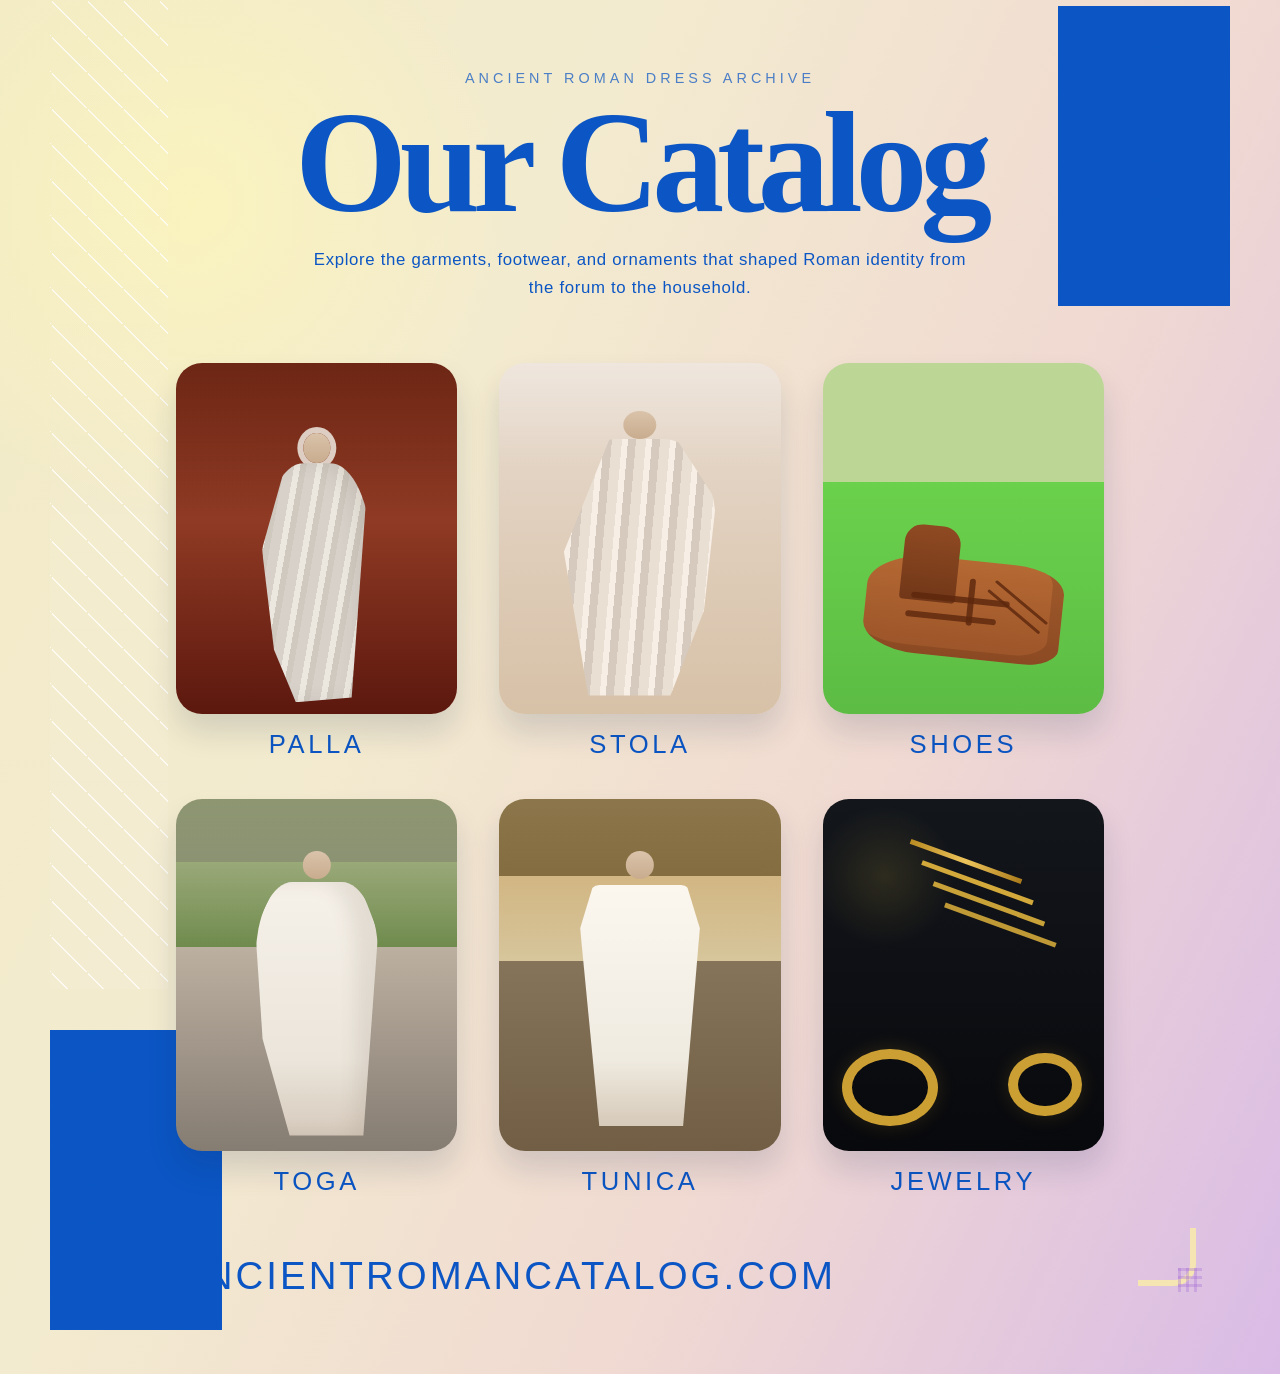
==== index.html @ 1e2426ab "Initial ancient roman catalog site" ====
<!DOCTYPE html>
<html lang="en">
  <head>
    <meta charset="UTF-8" />
    <meta name="viewport" content="width=device-width, initial-scale=1.0" />
    <title>Ancient Roman Catalog</title>
    <meta
      name="description"
      content="A visual catalog of ancient Roman clothing and accessories."
    />
    <link rel="stylesheet" href="./styles.css" />
  </head>
  <body>
    <div class="page-shell">
      <div class="pattern pattern-left"></div>
      <div class="pattern pattern-top-right"></div>
      <div class="pattern pattern-bottom-left"></div>
      <div class="corner-mark" aria-hidden="true"></div>

      <header class="hero">
        <p class="eyebrow">Ancient Roman Dress Archive</p>
        <h1>Our Catalog</h1>
        <p class="intro">
          Explore the garments, footwear, and ornaments that shaped Roman
          identity from the forum to the household.
        </p>
      </header>

      <main>
        <section class="catalog-grid" aria-label="Catalog categories">
          <a class="catalog-card" href="#palla" id="palla">
            <div class="art art-palla" aria-hidden="true">
              <div class="figure standing">
                <span class="head"></span>
                <span class="drape"></span>
              </div>
            </div>
            <span class="label">Palla</span>
          </a>

          <a class="catalog-card" href="#stola" id="stola">
            <div class="art art-stola" aria-hidden="true">
              <div class="figure seated">
                <span class="head"></span>
                <span class="drape"></span>
              </div>
            </div>
            <span class="label">Stola</span>
          </a>

          <a class="catalog-card" href="#shoes" id="shoes">
            <div class="art art-shoes" aria-hidden="true">
              <div class="shoe">
                <span class="strap strap-a"></span>
                <span class="strap strap-b"></span>
                <span class="strap strap-c"></span>
                <span class="lace"></span>
              </div>
            </div>
            <span class="label">Shoes</span>
          </a>

          <a class="catalog-card" href="#toga" id="toga">
            <div class="art art-toga" aria-hidden="true">
              <div class="figure model">
                <span class="head"></span>
                <span class="drape"></span>
              </div>
            </div>
            <span class="label">Toga</span>
          </a>

          <a class="catalog-card" href="#tunica" id="tunica">
            <div class="art art-tunica" aria-hidden="true">
              <div class="figure tunic-model">
                <span class="head"></span>
                <span class="tunic"></span>
              </div>
            </div>
            <span class="label">Tunica</span>
          </a>

          <a class="catalog-card" href="#jewelry" id="jewelry">
            <div class="art art-jewelry" aria-hidden="true">
              <div class="jewelry">
                <span class="ring ring-a"></span>
                <span class="ring ring-b"></span>
                <span class="chain"></span>
              </div>
            </div>
            <span class="label">Jewelry</span>
          </a>
        </section>
      </main>

      <footer class="footer">
        <p>ancientromancatalog.com</p>
      </footer>
    </div>
  </body>
</html>
---- styles.css ----
:root {
  --ink: #0b56c4;
  --cream: #f2ebc6;
  --blush: #eed4e8;
  --sand: #f1d4bf;
  --gold: #d29b2c;
  --stone: #e6d9c9;
  --shadow: rgba(17, 38, 80, 0.14);
  --display-font: "Iowan Old Style", "Palatino Linotype", "Book Antiqua", Georgia, serif;
  --body-font: "Avenir Next", "Segoe UI", "Trebuchet MS", sans-serif;
}

* {
  box-sizing: border-box;
}

html {
  scroll-behavior: smooth;
}

body {
  margin: 0;
  min-height: 100vh;
  color: var(--ink);
  background:
    radial-gradient(circle at 15% 15%, rgba(255, 248, 183, 0.62), transparent 20%),
    linear-gradient(115deg, var(--cream) 0%, #f3ebcf 34%, #f0d9d2 66%, #d9bbe6 100%);
  font-family: var(--body-font);
}

a {
  color: inherit;
  text-decoration: none;
}

.page-shell {
  position: relative;
  width: min(1180px, calc(100% - 32px));
  margin: 0 auto;
  padding: 38px 44px 56px;
  overflow: hidden;
}

.hero {
  padding: 32px 0 26px;
  text-align: center;
}

.eyebrow {
  margin: 0 0 12px;
  font-size: 0.9rem;
  letter-spacing: 0.28em;
  text-transform: uppercase;
  opacity: 0.72;
}

h1 {
  margin: 0;
  font-family: var(--display-font);
  font-size: clamp(5rem, 12vw, 9rem);
  font-weight: 700;
  line-height: 0.9;
  letter-spacing: -0.05em;
}

.intro {
  width: min(680px, 100%);
  margin: 18px auto 0;
  font-size: 1.05rem;
  line-height: 1.7;
  letter-spacing: 0.04em;
}

.catalog-grid {
  display: grid;
  grid-template-columns: repeat(3, minmax(0, 1fr));
  gap: 40px 42px;
  padding: 34px 82px 0;
}

.catalog-card {
  display: flex;
  flex-direction: column;
  align-items: center;
  gap: 16px;
}

.catalog-card:hover .art,
.catalog-card:focus-visible .art {
  transform: translateY(-6px);
  box-shadow: 0 26px 40px rgba(17, 38, 80, 0.18);
}

.catalog-card:focus-visible {
  outline: none;
}

.catalog-card:focus-visible .label {
  text-decoration: underline;
  text-underline-offset: 0.24em;
}

.art {
  position: relative;
  width: 100%;
  aspect-ratio: 0.8;
  border-radius: 26px;
  overflow: hidden;
  background: rgba(255, 255, 255, 0.3);
  box-shadow: 0 18px 30px var(--shadow);
  transition: transform 180ms ease, box-shadow 180ms ease;
}

.label {
  font-size: clamp(1.45rem, 2vw, 1.9rem);
  text-transform: uppercase;
  letter-spacing: 0.14em;
}

.art-palla {
  background:
    linear-gradient(180deg, rgba(113, 37, 12, 0.15), transparent 42%),
    linear-gradient(180deg, #6d2716 0%, #8f3a24 45%, #5c180e 100%);
}

.art-stola {
  background:
    linear-gradient(180deg, rgba(255, 255, 255, 0.3), transparent 30%),
    linear-gradient(180deg, #e8dbcf 0%, #d7c1a7 100%);
}

.art-shoes {
  background:
    linear-gradient(180deg, rgba(255, 220, 210, 0.55) 0 34%, transparent 34%),
    linear-gradient(180deg, #6ad14c 34%, #5cbc44 100%);
}

.art-toga {
  background:
    linear-gradient(180deg, rgba(255, 255, 255, 0.16), transparent 42%),
    linear-gradient(180deg, #788256 0%, #808866 18%, #8fa06b 18%, #6f8b4d 42%, #bcb0a0 42%, #857c72 100%);
}

.art-tunica {
  background:
    linear-gradient(180deg, rgba(249, 230, 170, 0.22), transparent 42%),
    linear-gradient(180deg, #6d562f 0%, #765f34 22%, #ceb17f 22%, #d7c69c 46%, #85745a 46%, #715e45 100%);
}

.art-jewelry {
  background:
    radial-gradient(circle at 22% 22%, rgba(255, 217, 77, 0.12), transparent 20%),
    linear-gradient(180deg, #13161b 0%, #08090d 100%);
}

.figure {
  position: absolute;
  inset: auto 0 0;
  margin: auto;
}

.figure .head {
  position: absolute;
  left: 50%;
  transform: translateX(-50%);
  border-radius: 50%;
  background: linear-gradient(180deg, #d9c3aa 0%, #c9ac8e 100%);
}

.figure .drape,
.figure .tunic {
  position: absolute;
  left: 50%;
  transform: translateX(-50%);
}

.standing {
  width: 54%;
  height: 86%;
  bottom: 0;
}

.standing .head {
  top: 7%;
  width: 18%;
  height: 10%;
  box-shadow: 0 0 0 6px rgba(239, 233, 224, 0.85);
}

.standing .drape {
  top: 17%;
  width: 72%;
  height: 79%;
  border-radius: 38% 38% 10% 12%;
  background:
    repeating-linear-gradient(
      100deg,
      #d7d1ca 0 10px,
      #ece8e0 10px 16px,
      #cfc9c0 16px 22px
    );
  clip-path: polygon(22% 0, 83% 0, 96% 10%, 82% 98%, 31% 100%, 11% 78%, 0 36%);
  box-shadow: inset -14px 0 18px rgba(110, 90, 70, 0.12);
}

.seated {
  width: 66%;
  height: 89%;
  bottom: 0;
}

.seated .head {
  top: 3%;
  width: 18%;
  height: 9%;
}

.seated .drape {
  top: 12%;
  width: 82%;
  height: 82%;
  border-radius: 34% 34% 16% 16%;
  background:
    repeating-linear-gradient(
      95deg,
      #e9dfd3 0 10px,
      #f7eee5 10px 16px,
      #d5cabd 16px 24px
    );
  clip-path: polygon(30% 0, 74% 0, 100% 24%, 92% 67%, 70% 100%, 16% 100%, 0 44%);
}

.model,
.tunic-model {
  width: 56%;
  height: 88%;
  bottom: 0;
}

.model .head,
.tunic-model .head {
  top: 3%;
  width: 18%;
  height: 9%;
}

.model .drape {
  top: 13%;
  width: 78%;
  height: 82%;
  border-radius: 30% 30% 12% 12%;
  background:
    linear-gradient(180deg, #f6f1e9 0%, #ebe5db 70%, #d6cabc 100%);
  clip-path: polygon(18% 0, 84% 0, 100% 20%, 88% 100%, 28% 100%, 6% 62%, 0 18%);
  box-shadow: inset -22px 0 18px rgba(110, 90, 70, 0.12);
}

.tunic-model .tunic {
  top: 14%;
  width: 76%;
  height: 78%;
  border-radius: 16% 16% 6% 6%;
  background:
    linear-gradient(180deg, #fbf7ef 0%, #f0ebe1 72%, #d6cab9 100%);
  clip-path: polygon(11% 0, 89% 0, 100% 18%, 86% 100%, 16% 100%, 0 18%);
}

.shoe {
  position: absolute;
  left: 15%;
  bottom: 16%;
  width: 70%;
  height: 28%;
  background: linear-gradient(180deg, #b56933 0%, #9b5429 100%);
  border-radius: 34% 26% 18% 28%;
  transform: rotate(6deg);
  box-shadow: inset -12px -8px 0 rgba(75, 32, 11, 0.2);
}

.shoe::before {
  content: "";
  position: absolute;
  left: 17%;
  bottom: 54%;
  width: 28%;
  height: 78%;
  border-radius: 18px 18px 4px 4px;
  background: linear-gradient(180deg, #8f4a22 0%, #713718 100%);
}

.strap,
.lace {
  position: absolute;
  border-radius: 999px;
  background: rgba(93, 40, 14, 0.82);
}

.strap-a {
  left: 23%;
  top: 38%;
  width: 50%;
  height: 6px;
}

.strap-b {
  left: 21%;
  top: 57%;
  width: 46%;
  height: 6px;
}

.strap-c {
  left: 52%;
  top: 18%;
  width: 6px;
  height: 48%;
}

.lace {
  right: 4%;
  top: 36%;
  width: 34%;
  height: 3px;
  transform: rotate(34deg);
  box-shadow: 0 12px 0 rgba(93, 40, 14, 0.82);
}

.jewelry {
  position: absolute;
  inset: 0;
}

.ring {
  position: absolute;
  border-radius: 50%;
  border: 10px solid rgba(225, 176, 56, 0.9);
  box-shadow: 0 0 20px rgba(245, 191, 49, 0.14);
}

.ring-a {
  left: 7%;
  bottom: 7%;
  width: 34%;
  height: 22%;
}

.ring-b {
  right: 8%;
  bottom: 10%;
  width: 26%;
  height: 18%;
}

.chain {
  position: absolute;
  left: 30%;
  top: 17%;
  width: 42%;
  height: 5px;
  background: linear-gradient(90deg, #b98b23 0%, #edc45b 50%, #ab7b1b 100%);
  transform: rotate(20deg);
  box-shadow:
    18px 16px 0 0 rgba(221, 177, 61, 0.95),
    36px 32px 0 0 rgba(221, 177, 61, 0.9),
    54px 48px 0 0 rgba(221, 177, 61, 0.85);
}

.footer {
  padding: 58px 0 20px 82px;
}

.footer p {
  margin: 0;
  font-size: clamp(1.6rem, 3vw, 2.4rem);
  text-transform: uppercase;
  letter-spacing: 0.08em;
}

.pattern {
  position: absolute;
  pointer-events: none;
  opacity: 0.92;
}

.pattern-left {
  top: 0;
  left: -34px;
  width: 152px;
  height: 72%;
  background:
    linear-gradient(45deg, transparent 46%, rgba(255, 255, 255, 0.78) 47%, rgba(255, 255, 255, 0.78) 49%, transparent 50%) 0 0 / 36px 36px,
    linear-gradient(180deg, transparent 0%, rgba(255, 255, 255, 0.1) 100%);
}

.pattern-top-right,
.pattern-bottom-left {
  width: 190px;
  height: 300px;
  opacity: 1;
  background:
    radial-gradient(circle at 14px 14px, transparent 11px, var(--ink) 12px, var(--ink) 14px, transparent 15px) 0 0 / 38px 38px,
    linear-gradient(var(--ink), var(--ink)) 0 19px / 100% 4px repeat-y;
  mask: linear-gradient(180deg, #000 0%, #000 100%);
}

.pattern-top-right {
  top: 6px;
  right: -18px;
}

.pattern-bottom-left {
  bottom: 44px;
  left: -18px;
}

.corner-mark {
  position: absolute;
  right: 34px;
  bottom: 88px;
  width: 58px;
  height: 58px;
  border-radius: 0 0 22px 0;
  border: 6px solid rgba(245, 231, 176, 0.95);
  border-left: 0;
  border-top: 0;
}

.corner-mark::after {
  content: "";
  position: absolute;
  right: -12px;
  bottom: -12px;
  width: 24px;
  height: 24px;
  background:
    linear-gradient(90deg, rgba(167, 112, 214, 0.35) 0 33%, transparent 33% 100%),
    linear-gradient(180deg, rgba(167, 112, 214, 0.35) 0 33%, transparent 33% 100%);
  background-size: 8px 8px;
}

@media (max-width: 980px) {
  .page-shell {
    width: min(100%, calc(100% - 16px));
    padding: 24px 18px 40px;
  }

  .catalog-grid {
    grid-template-columns: repeat(2, minmax(0, 1fr));
    padding: 28px 34px 0;
    gap: 28px;
  }

  .footer {
    padding-left: 34px;
  }

  .pattern-left {
    width: 96px;
  }

  .pattern-top-right,
  .pattern-bottom-left {
    width: 126px;
    height: 200px;
  }
}

@media (max-width: 640px) {
  .hero {
    padding-top: 52px;
  }

  .intro {
    font-size: 0.95rem;
  }

  .catalog-grid {
    grid-template-columns: 1fr;
    padding: 18px 20px 0;
  }

  .art {
    max-width: 360px;
  }

  .footer {
    padding: 42px 20px 12px;
  }

  .pattern-left,
  .pattern-top-right,
  .pattern-bottom-left,
  .corner-mark {
    opacity: 0.5;
  }
}
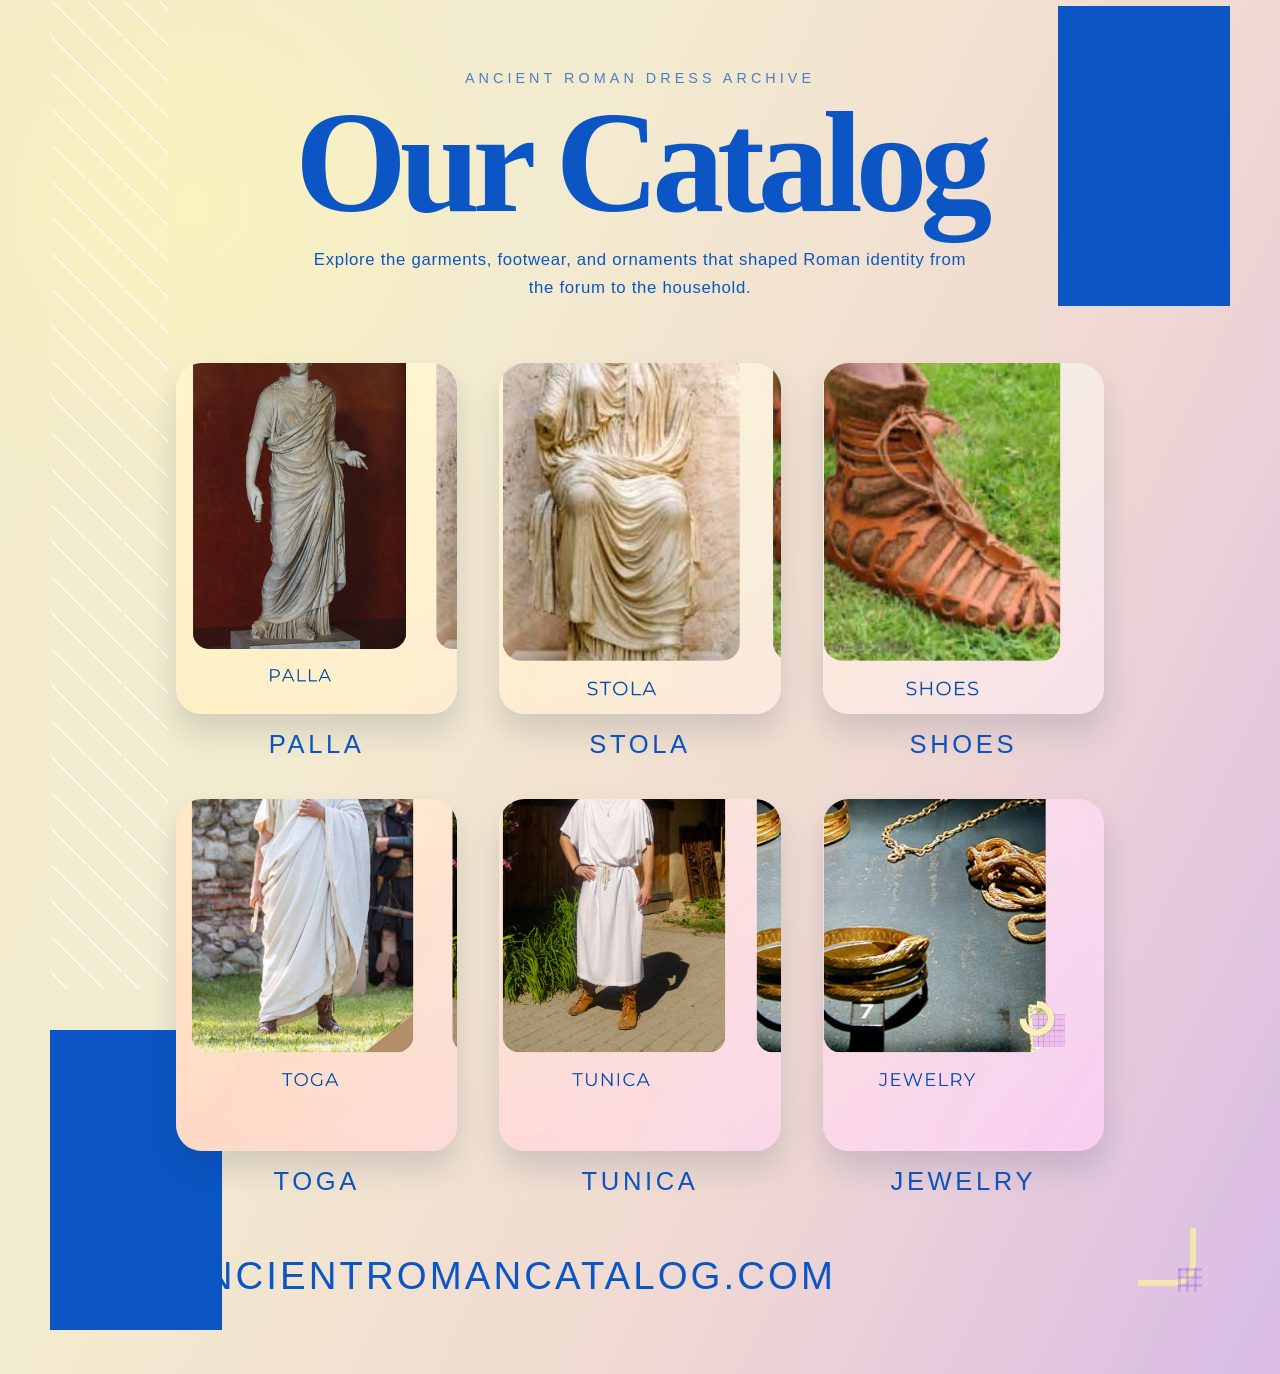
==== commit 6d382621: "Use uploaded catalog images on homepage" ====
--- a/index.html
+++ b/index.html
@@ -29,64 +29,43 @@
       <main>
         <section class="catalog-grid" aria-label="Catalog categories">
           <a class="catalog-card" href="#palla" id="palla">
-            <div class="art art-palla" aria-hidden="true">
-              <div class="figure standing">
-                <span class="head"></span>
-                <span class="drape"></span>
-              </div>
+            <div class="art">
+              <img src="./assets/palla.png" alt="Palla draped garment" />
             </div>
             <span class="label">Palla</span>
           </a>
 
           <a class="catalog-card" href="#stola" id="stola">
-            <div class="art art-stola" aria-hidden="true">
-              <div class="figure seated">
-                <span class="head"></span>
-                <span class="drape"></span>
-              </div>
+            <div class="art">
+              <img src="./assets/stola.png" alt="Stola on a seated Roman figure" />
             </div>
             <span class="label">Stola</span>
           </a>
 
           <a class="catalog-card" href="#shoes" id="shoes">
-            <div class="art art-shoes" aria-hidden="true">
-              <div class="shoe">
-                <span class="strap strap-a"></span>
-                <span class="strap strap-b"></span>
-                <span class="strap strap-c"></span>
-                <span class="lace"></span>
-              </div>
+            <div class="art">
+              <img src="./assets/shoes.png" alt="Ancient Roman lace-up shoes" />
             </div>
             <span class="label">Shoes</span>
           </a>
 
           <a class="catalog-card" href="#toga" id="toga">
-            <div class="art art-toga" aria-hidden="true">
-              <div class="figure model">
-                <span class="head"></span>
-                <span class="drape"></span>
-              </div>
+            <div class="art">
+              <img src="./assets/toga.png" alt="Model wearing a Roman toga" />
             </div>
             <span class="label">Toga</span>
           </a>
 
           <a class="catalog-card" href="#tunica" id="tunica">
-            <div class="art art-tunica" aria-hidden="true">
-              <div class="figure tunic-model">
-                <span class="head"></span>
-                <span class="tunic"></span>
-              </div>
+            <div class="art">
+              <img src="./assets/tunica.png" alt="Model wearing a Roman tunica" />
             </div>
             <span class="label">Tunica</span>
           </a>
 
           <a class="catalog-card" href="#jewelry" id="jewelry">
-            <div class="art art-jewelry" aria-hidden="true">
-              <div class="jewelry">
-                <span class="ring ring-a"></span>
-                <span class="ring ring-b"></span>
-                <span class="chain"></span>
-              </div>
+            <div class="art">
+              <img src="./assets/jewelry.png" alt="Ancient Roman jewelry display" />
             </div>
             <span class="label">Jewelry</span>
           </a>
--- a/styles.css
+++ b/styles.css
@@ -111,258 +111,17 @@
   transition: transform 180ms ease, box-shadow 180ms ease;
 }
 
+.art img {
+  display: block;
+  width: 100%;
+  height: 100%;
+  object-fit: cover;
+}
+
 .label {
   font-size: clamp(1.45rem, 2vw, 1.9rem);
   text-transform: uppercase;
   letter-spacing: 0.14em;
-}
-
-.art-palla {
-  background:
-    linear-gradient(180deg, rgba(113, 37, 12, 0.15), transparent 42%),
-    linear-gradient(180deg, #6d2716 0%, #8f3a24 45%, #5c180e 100%);
-}
-
-.art-stola {
-  background:
-    linear-gradient(180deg, rgba(255, 255, 255, 0.3), transparent 30%),
-    linear-gradient(180deg, #e8dbcf 0%, #d7c1a7 100%);
-}
-
-.art-shoes {
-  background:
-    linear-gradient(180deg, rgba(255, 220, 210, 0.55) 0 34%, transparent 34%),
-    linear-gradient(180deg, #6ad14c 34%, #5cbc44 100%);
-}
-
-.art-toga {
-  background:
-    linear-gradient(180deg, rgba(255, 255, 255, 0.16), transparent 42%),
-    linear-gradient(180deg, #788256 0%, #808866 18%, #8fa06b 18%, #6f8b4d 42%, #bcb0a0 42%, #857c72 100%);
-}
-
-.art-tunica {
-  background:
-    linear-gradient(180deg, rgba(249, 230, 170, 0.22), transparent 42%),
-    linear-gradient(180deg, #6d562f 0%, #765f34 22%, #ceb17f 22%, #d7c69c 46%, #85745a 46%, #715e45 100%);
-}
-
-.art-jewelry {
-  background:
-    radial-gradient(circle at 22% 22%, rgba(255, 217, 77, 0.12), transparent 20%),
-    linear-gradient(180deg, #13161b 0%, #08090d 100%);
-}
-
-.figure {
-  position: absolute;
-  inset: auto 0 0;
-  margin: auto;
-}
-
-.figure .head {
-  position: absolute;
-  left: 50%;
-  transform: translateX(-50%);
-  border-radius: 50%;
-  background: linear-gradient(180deg, #d9c3aa 0%, #c9ac8e 100%);
-}
-
-.figure .drape,
-.figure .tunic {
-  position: absolute;
-  left: 50%;
-  transform: translateX(-50%);
-}
-
-.standing {
-  width: 54%;
-  height: 86%;
-  bottom: 0;
-}
-
-.standing .head {
-  top: 7%;
-  width: 18%;
-  height: 10%;
-  box-shadow: 0 0 0 6px rgba(239, 233, 224, 0.85);
-}
-
-.standing .drape {
-  top: 17%;
-  width: 72%;
-  height: 79%;
-  border-radius: 38% 38% 10% 12%;
-  background:
-    repeating-linear-gradient(
-      100deg,
-      #d7d1ca 0 10px,
-      #ece8e0 10px 16px,
-      #cfc9c0 16px 22px
-    );
-  clip-path: polygon(22% 0, 83% 0, 96% 10%, 82% 98%, 31% 100%, 11% 78%, 0 36%);
-  box-shadow: inset -14px 0 18px rgba(110, 90, 70, 0.12);
-}
-
-.seated {
-  width: 66%;
-  height: 89%;
-  bottom: 0;
-}
-
-.seated .head {
-  top: 3%;
-  width: 18%;
-  height: 9%;
-}
-
-.seated .drape {
-  top: 12%;
-  width: 82%;
-  height: 82%;
-  border-radius: 34% 34% 16% 16%;
-  background:
-    repeating-linear-gradient(
-      95deg,
-      #e9dfd3 0 10px,
-      #f7eee5 10px 16px,
-      #d5cabd 16px 24px
-    );
-  clip-path: polygon(30% 0, 74% 0, 100% 24%, 92% 67%, 70% 100%, 16% 100%, 0 44%);
-}
-
-.model,
-.tunic-model {
-  width: 56%;
-  height: 88%;
-  bottom: 0;
-}
-
-.model .head,
-.tunic-model .head {
-  top: 3%;
-  width: 18%;
-  height: 9%;
-}
-
-.model .drape {
-  top: 13%;
-  width: 78%;
-  height: 82%;
-  border-radius: 30% 30% 12% 12%;
-  background:
-    linear-gradient(180deg, #f6f1e9 0%, #ebe5db 70%, #d6cabc 100%);
-  clip-path: polygon(18% 0, 84% 0, 100% 20%, 88% 100%, 28% 100%, 6% 62%, 0 18%);
-  box-shadow: inset -22px 0 18px rgba(110, 90, 70, 0.12);
-}
-
-.tunic-model .tunic {
-  top: 14%;
-  width: 76%;
-  height: 78%;
-  border-radius: 16% 16% 6% 6%;
-  background:
-    linear-gradient(180deg, #fbf7ef 0%, #f0ebe1 72%, #d6cab9 100%);
-  clip-path: polygon(11% 0, 89% 0, 100% 18%, 86% 100%, 16% 100%, 0 18%);
-}
-
-.shoe {
-  position: absolute;
-  left: 15%;
-  bottom: 16%;
-  width: 70%;
-  height: 28%;
-  background: linear-gradient(180deg, #b56933 0%, #9b5429 100%);
-  border-radius: 34% 26% 18% 28%;
-  transform: rotate(6deg);
-  box-shadow: inset -12px -8px 0 rgba(75, 32, 11, 0.2);
-}
-
-.shoe::before {
-  content: "";
-  position: absolute;
-  left: 17%;
-  bottom: 54%;
-  width: 28%;
-  height: 78%;
-  border-radius: 18px 18px 4px 4px;
-  background: linear-gradient(180deg, #8f4a22 0%, #713718 100%);
-}
-
-.strap,
-.lace {
-  position: absolute;
-  border-radius: 999px;
-  background: rgba(93, 40, 14, 0.82);
-}
-
-.strap-a {
-  left: 23%;
-  top: 38%;
-  width: 50%;
-  height: 6px;
-}
-
-.strap-b {
-  left: 21%;
-  top: 57%;
-  width: 46%;
-  height: 6px;
-}
-
-.strap-c {
-  left: 52%;
-  top: 18%;
-  width: 6px;
-  height: 48%;
-}
-
-.lace {
-  right: 4%;
-  top: 36%;
-  width: 34%;
-  height: 3px;
-  transform: rotate(34deg);
-  box-shadow: 0 12px 0 rgba(93, 40, 14, 0.82);
-}
-
-.jewelry {
-  position: absolute;
-  inset: 0;
-}
-
-.ring {
-  position: absolute;
-  border-radius: 50%;
-  border: 10px solid rgba(225, 176, 56, 0.9);
-  box-shadow: 0 0 20px rgba(245, 191, 49, 0.14);
-}
-
-.ring-a {
-  left: 7%;
-  bottom: 7%;
-  width: 34%;
-  height: 22%;
-}
-
-.ring-b {
-  right: 8%;
-  bottom: 10%;
-  width: 26%;
-  height: 18%;
-}
-
-.chain {
-  position: absolute;
-  left: 30%;
-  top: 17%;
-  width: 42%;
-  height: 5px;
-  background: linear-gradient(90deg, #b98b23 0%, #edc45b 50%, #ab7b1b 100%);
-  transform: rotate(20deg);
-  box-shadow:
-    18px 16px 0 0 rgba(221, 177, 61, 0.95),
-    36px 32px 0 0 rgba(221, 177, 61, 0.9),
-    54px 48px 0 0 rgba(221, 177, 61, 0.85);
 }
 
 .footer {
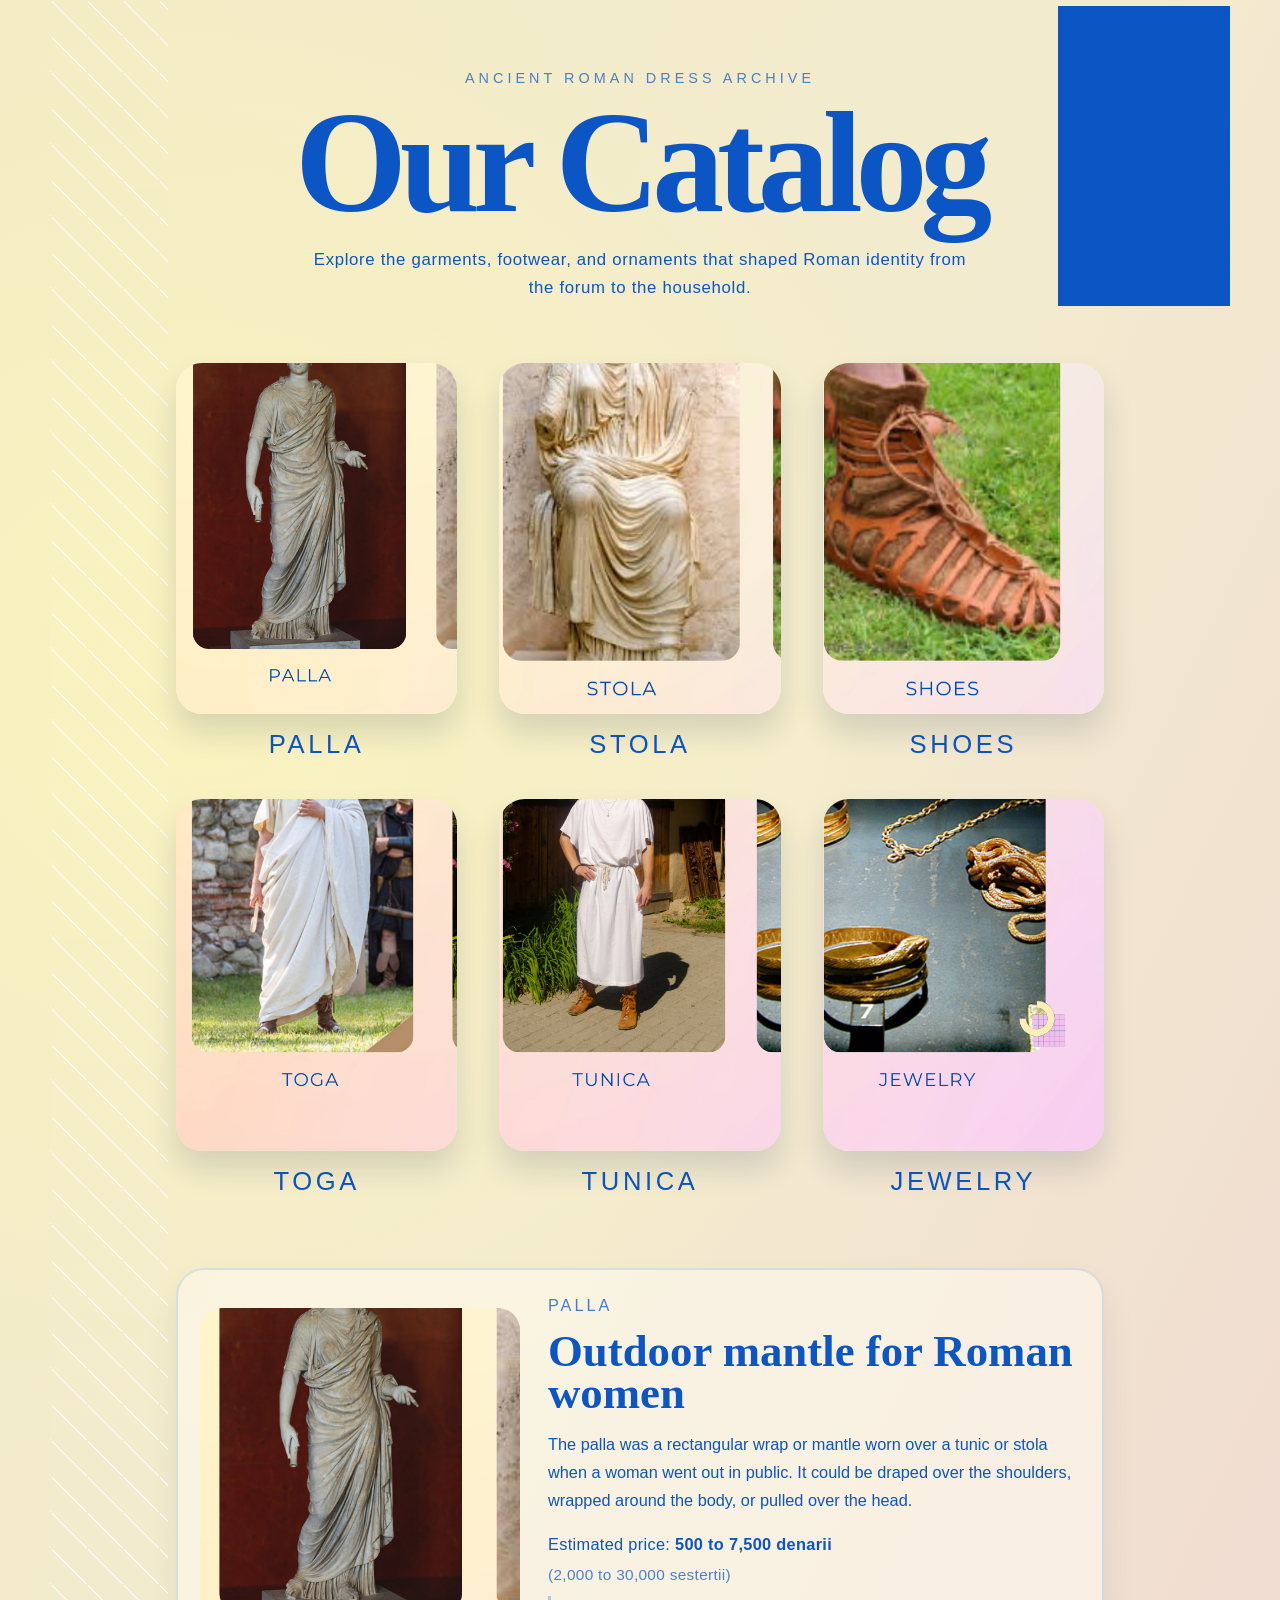
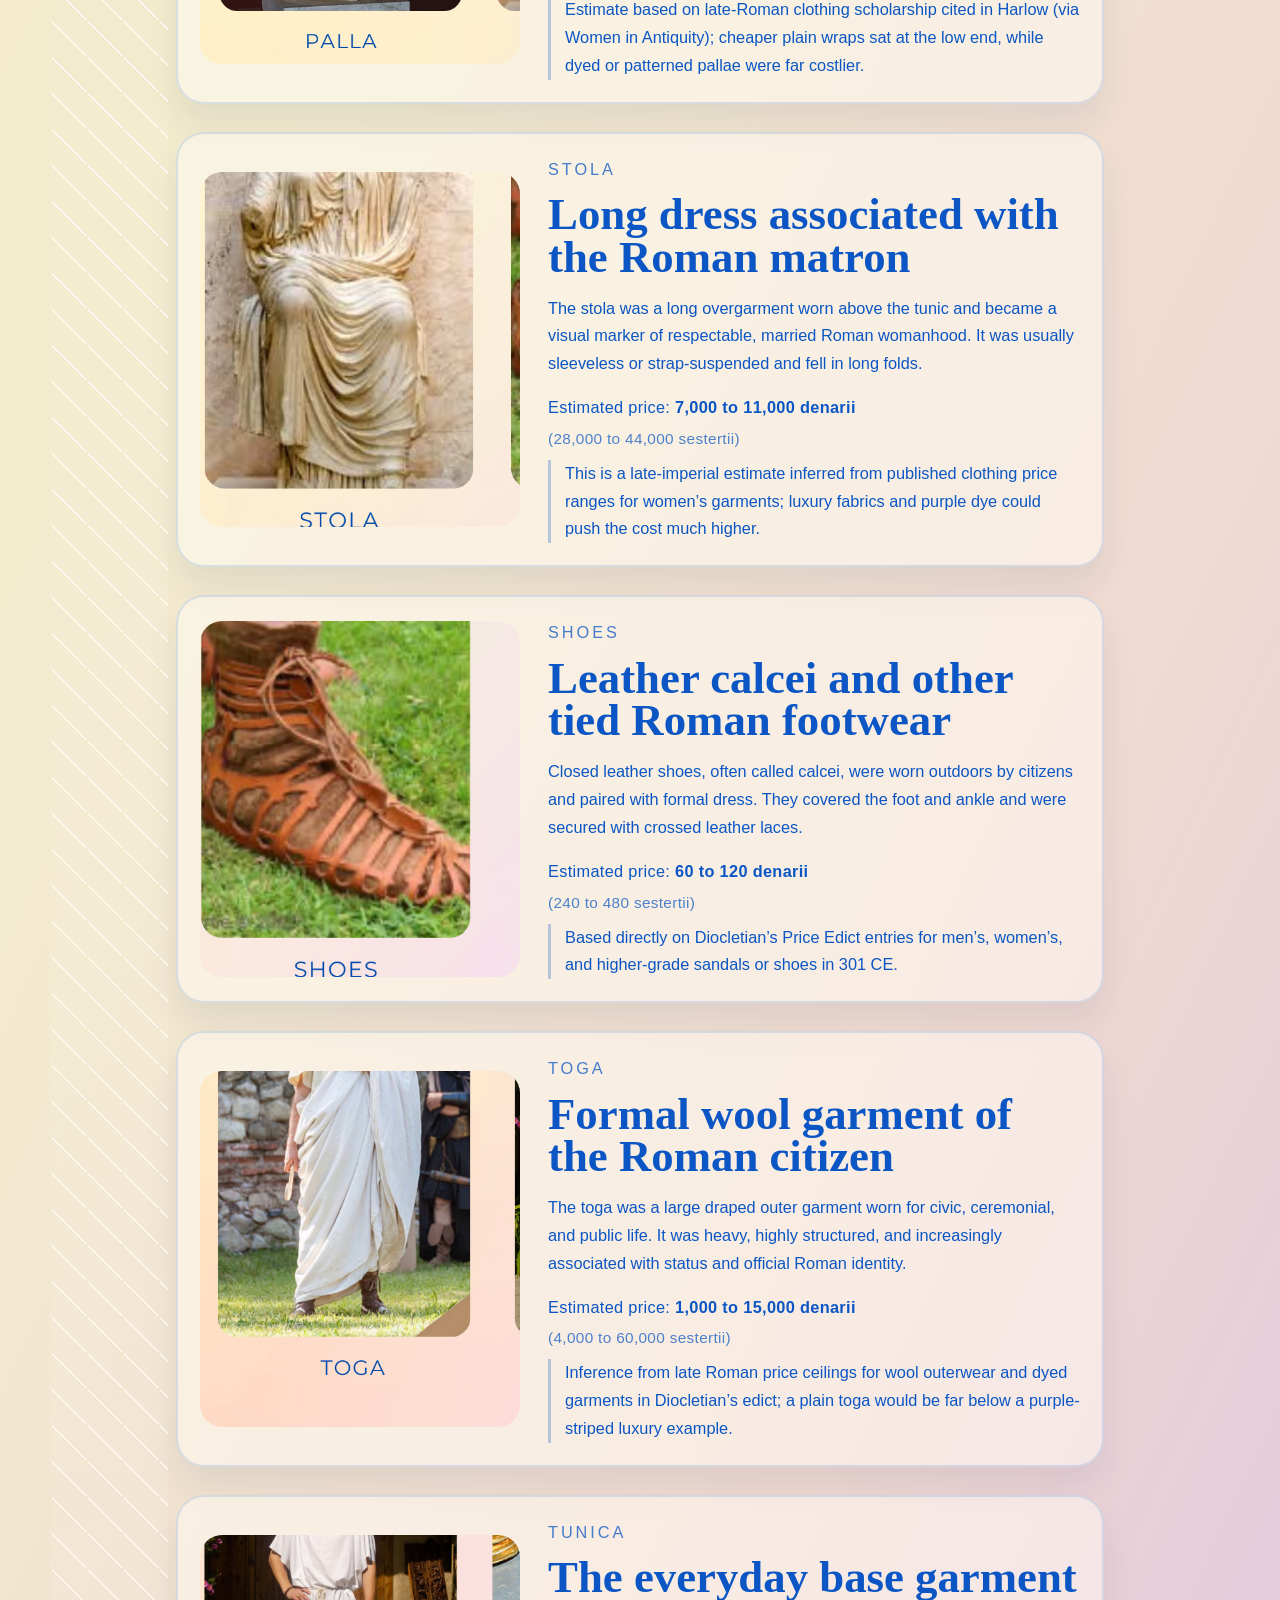
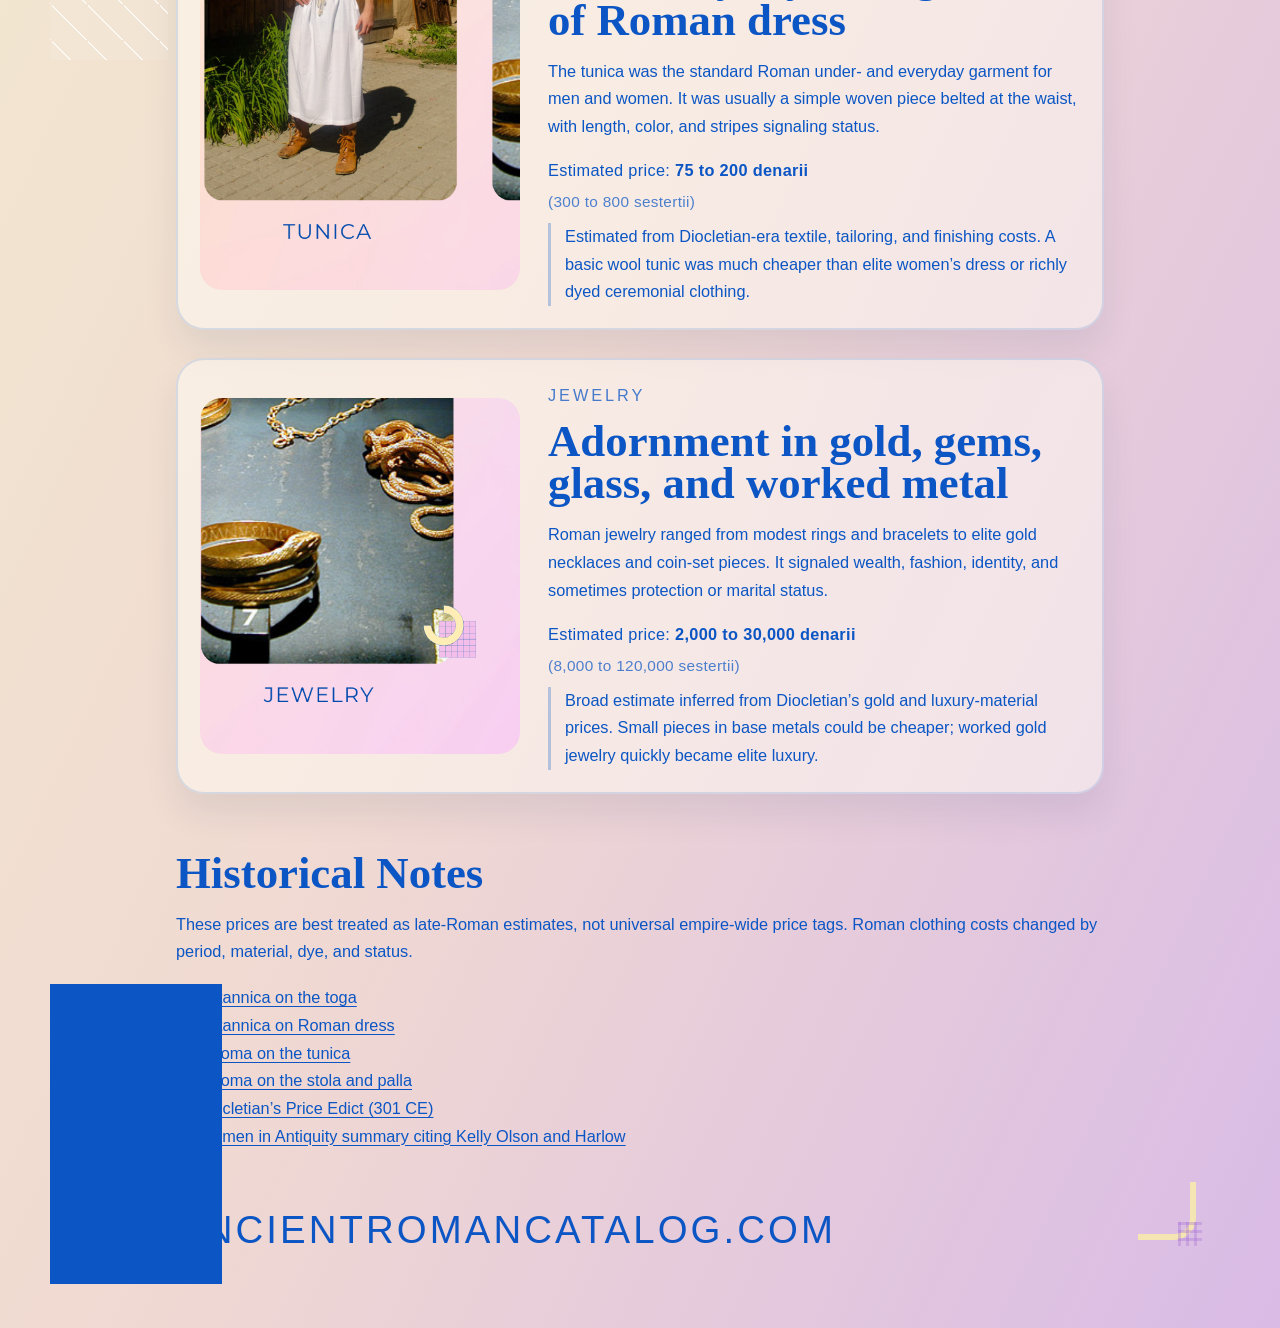
==== commit 0cd48120: "Add Roman clothing detail sections" ====
--- a/index.html
+++ b/index.html
@@ -28,47 +28,197 @@
 
       <main>
         <section class="catalog-grid" aria-label="Catalog categories">
-          <a class="catalog-card" href="#palla" id="palla">
+          <a class="catalog-card" href="#detail-palla">
             <div class="art">
               <img src="./assets/palla.png" alt="Palla draped garment" />
             </div>
             <span class="label">Palla</span>
           </a>
 
-          <a class="catalog-card" href="#stola" id="stola">
+          <a class="catalog-card" href="#detail-stola">
             <div class="art">
               <img src="./assets/stola.png" alt="Stola on a seated Roman figure" />
             </div>
             <span class="label">Stola</span>
           </a>
 
-          <a class="catalog-card" href="#shoes" id="shoes">
+          <a class="catalog-card" href="#detail-shoes">
             <div class="art">
               <img src="./assets/shoes.png" alt="Ancient Roman lace-up shoes" />
             </div>
             <span class="label">Shoes</span>
           </a>
 
-          <a class="catalog-card" href="#toga" id="toga">
+          <a class="catalog-card" href="#detail-toga">
             <div class="art">
               <img src="./assets/toga.png" alt="Model wearing a Roman toga" />
             </div>
             <span class="label">Toga</span>
           </a>
 
-          <a class="catalog-card" href="#tunica" id="tunica">
+          <a class="catalog-card" href="#detail-tunica">
             <div class="art">
               <img src="./assets/tunica.png" alt="Model wearing a Roman tunica" />
             </div>
             <span class="label">Tunica</span>
           </a>
 
-          <a class="catalog-card" href="#jewelry" id="jewelry">
+          <a class="catalog-card" href="#detail-jewelry">
             <div class="art">
               <img src="./assets/jewelry.png" alt="Ancient Roman jewelry display" />
             </div>
             <span class="label">Jewelry</span>
           </a>
+        </section>
+
+        <section class="details" aria-label="Clothing details">
+          <article class="detail-card" id="detail-palla">
+            <img src="./assets/palla.png" alt="Palla draped garment" />
+            <div class="detail-copy">
+              <p class="detail-kicker">Palla</p>
+              <h2>Outdoor mantle for Roman women</h2>
+              <p>
+                The palla was a rectangular wrap or mantle worn over a tunic or
+                stola when a woman went out in public. It could be draped over
+                the shoulders, wrapped around the body, or pulled over the head.
+              </p>
+              <p class="price">
+                Estimated price: <strong>500 to 7,500 denarii</strong>
+                <span>(2,000 to 30,000 sestertii)</span>
+              </p>
+              <p class="detail-note">
+                Estimate based on late-Roman clothing scholarship cited in
+                Harlow (via Women in Antiquity); cheaper plain wraps sat at the
+                low end, while dyed or patterned pallae were far costlier.
+              </p>
+            </div>
+          </article>
+
+          <article class="detail-card" id="detail-stola">
+            <img src="./assets/stola.png" alt="Stola on a seated Roman figure" />
+            <div class="detail-copy">
+              <p class="detail-kicker">Stola</p>
+              <h2>Long dress associated with the Roman matron</h2>
+              <p>
+                The stola was a long overgarment worn above the tunic and became
+                a visual marker of respectable, married Roman womanhood. It was
+                usually sleeveless or strap-suspended and fell in long folds.
+              </p>
+              <p class="price">
+                Estimated price: <strong>7,000 to 11,000 denarii</strong>
+                <span>(28,000 to 44,000 sestertii)</span>
+              </p>
+              <p class="detail-note">
+                This is a late-imperial estimate inferred from published clothing
+                price ranges for women’s garments; luxury fabrics and purple dye
+                could push the cost much higher.
+              </p>
+            </div>
+          </article>
+
+          <article class="detail-card" id="detail-shoes">
+            <img src="./assets/shoes.png" alt="Ancient Roman lace-up shoes" />
+            <div class="detail-copy">
+              <p class="detail-kicker">Shoes</p>
+              <h2>Leather calcei and other tied Roman footwear</h2>
+              <p>
+                Closed leather shoes, often called calcei, were worn outdoors by
+                citizens and paired with formal dress. They covered the foot and
+                ankle and were secured with crossed leather laces.
+              </p>
+              <p class="price">
+                Estimated price: <strong>60 to 120 denarii</strong>
+                <span>(240 to 480 sestertii)</span>
+              </p>
+              <p class="detail-note">
+                Based directly on Diocletian’s Price Edict entries for men’s,
+                women’s, and higher-grade sandals or shoes in 301 CE.
+              </p>
+            </div>
+          </article>
+
+          <article class="detail-card" id="detail-toga">
+            <img src="./assets/toga.png" alt="Model wearing a Roman toga" />
+            <div class="detail-copy">
+              <p class="detail-kicker">Toga</p>
+              <h2>Formal wool garment of the Roman citizen</h2>
+              <p>
+                The toga was a large draped outer garment worn for civic,
+                ceremonial, and public life. It was heavy, highly structured, and
+                increasingly associated with status and official Roman identity.
+              </p>
+              <p class="price">
+                Estimated price: <strong>1,000 to 15,000 denarii</strong>
+                <span>(4,000 to 60,000 sestertii)</span>
+              </p>
+              <p class="detail-note">
+                Inference from late Roman price ceilings for wool outerwear and
+                dyed garments in Diocletian’s edict; a plain toga would be far
+                below a purple-striped luxury example.
+              </p>
+            </div>
+          </article>
+
+          <article class="detail-card" id="detail-tunica">
+            <img src="./assets/tunica.png" alt="Model wearing a Roman tunica" />
+            <div class="detail-copy">
+              <p class="detail-kicker">Tunica</p>
+              <h2>The everyday base garment of Roman dress</h2>
+              <p>
+                The tunica was the standard Roman under- and everyday garment for
+                men and women. It was usually a simple woven piece belted at the
+                waist, with length, color, and stripes signaling status.
+              </p>
+              <p class="price">
+                Estimated price: <strong>75 to 200 denarii</strong>
+                <span>(300 to 800 sestertii)</span>
+              </p>
+              <p class="detail-note">
+                Estimated from Diocletian-era textile, tailoring, and finishing
+                costs. A basic wool tunic was much cheaper than elite women’s
+                dress or richly dyed ceremonial clothing.
+              </p>
+            </div>
+          </article>
+
+          <article class="detail-card" id="detail-jewelry">
+            <img src="./assets/jewelry.png" alt="Ancient Roman jewelry display" />
+            <div class="detail-copy">
+              <p class="detail-kicker">Jewelry</p>
+              <h2>Adornment in gold, gems, glass, and worked metal</h2>
+              <p>
+                Roman jewelry ranged from modest rings and bracelets to elite gold
+                necklaces and coin-set pieces. It signaled wealth, fashion,
+                identity, and sometimes protection or marital status.
+              </p>
+              <p class="price">
+                Estimated price: <strong>2,000 to 30,000 denarii</strong>
+                <span>(8,000 to 120,000 sestertii)</span>
+              </p>
+              <p class="detail-note">
+                Broad estimate inferred from Diocletian’s gold and luxury-material
+                prices. Small pieces in base metals could be cheaper; worked gold
+                jewelry quickly became elite luxury.
+              </p>
+            </div>
+          </article>
+        </section>
+
+        <section class="sources" aria-label="Historical sources">
+          <h2>Historical Notes</h2>
+          <p>
+            These prices are best treated as late-Roman estimates, not universal
+            empire-wide price tags. Roman clothing costs changed by period,
+            material, dye, and status.
+          </p>
+          <ul>
+            <li><a href="https://www.britannica.com/topic/toga" target="_blank" rel="noreferrer">Britannica on the toga</a></li>
+            <li><a href="https://www.britannica.com/topic/dress-clothing/Ancient-Rome" target="_blank" rel="noreferrer">Britannica on Roman dress</a></li>
+            <li><a href="https://www.vroma.org/vromans/araia/tunica.html" target="_blank" rel="noreferrer">VRoma on the tunica</a></li>
+            <li><a href="https://vroma.org/vromans/bmcmanus/clothing2.html" target="_blank" rel="noreferrer">VRoma on the stola and palla</a></li>
+            <li><a href="https://imperiumromanum.pl/en/article/edict-of-diocletian-on-maximum-prices-from-301-ce/" target="_blank" rel="noreferrer">Diocletian’s Price Edict (301 CE)</a></li>
+            <li><a href="https://womeninantiquity.wordpress.com/2018/04/15/imperial-roman-womens-fashion/" target="_blank" rel="noreferrer">Women in Antiquity summary citing Kelly Olson and Harlow</a></li>
+          </ul>
         </section>
       </main>
 
--- a/styles.css
+++ b/styles.css
@@ -133,6 +133,87 @@
   font-size: clamp(1.6rem, 3vw, 2.4rem);
   text-transform: uppercase;
   letter-spacing: 0.08em;
+}
+
+.details {
+  display: grid;
+  gap: 28px;
+  padding: 72px 82px 0;
+}
+
+.detail-card {
+  display: grid;
+  grid-template-columns: minmax(220px, 320px) 1fr;
+  gap: 28px;
+  align-items: center;
+  padding: 22px;
+  border: 2px solid rgba(11, 86, 196, 0.14);
+  border-radius: 28px;
+  background: rgba(255, 252, 244, 0.52);
+  box-shadow: 0 20px 34px rgba(17, 38, 80, 0.08);
+}
+
+.detail-card img {
+  width: 100%;
+  aspect-ratio: 0.9;
+  object-fit: cover;
+  border-radius: 22px;
+}
+
+.detail-copy h2,
+.sources h2 {
+  margin: 0;
+  font-family: var(--display-font);
+  font-size: clamp(2rem, 3.5vw, 3rem);
+  line-height: 0.95;
+}
+
+.detail-copy p,
+.sources p,
+.sources li {
+  font-size: 1.02rem;
+  line-height: 1.7;
+}
+
+.detail-kicker {
+  margin: 0 0 10px;
+  text-transform: uppercase;
+  letter-spacing: 0.18em;
+  font-size: 0.9rem;
+  opacity: 0.75;
+}
+
+.price {
+  margin: 16px 0 8px;
+  font-size: 1.1rem;
+  letter-spacing: 0.02em;
+}
+
+.price span {
+  display: block;
+  margin-top: 4px;
+  font-size: 0.96rem;
+  opacity: 0.72;
+}
+
+.detail-note {
+  margin: 0;
+  padding-left: 14px;
+  border-left: 3px solid rgba(11, 86, 196, 0.28);
+}
+
+.sources {
+  padding: 58px 82px 0;
+}
+
+.sources ul {
+  margin: 18px 0 0;
+  padding-left: 22px;
+}
+
+.sources a {
+  text-decoration: underline;
+  text-underline-offset: 0.18em;
 }
 
 .pattern {
@@ -213,6 +294,12 @@
     padding-left: 34px;
   }
 
+  .details,
+  .sources {
+    padding-left: 34px;
+    padding-right: 34px;
+  }
+
   .pattern-left {
     width: 96px;
   }
@@ -238,8 +325,17 @@
     padding: 18px 20px 0;
   }
 
+  .detail-card {
+    grid-template-columns: 1fr;
+  }
+
   .art {
     max-width: 360px;
+  }
+
+  .details,
+  .sources {
+    padding: 42px 20px 0;
   }
 
   .footer {
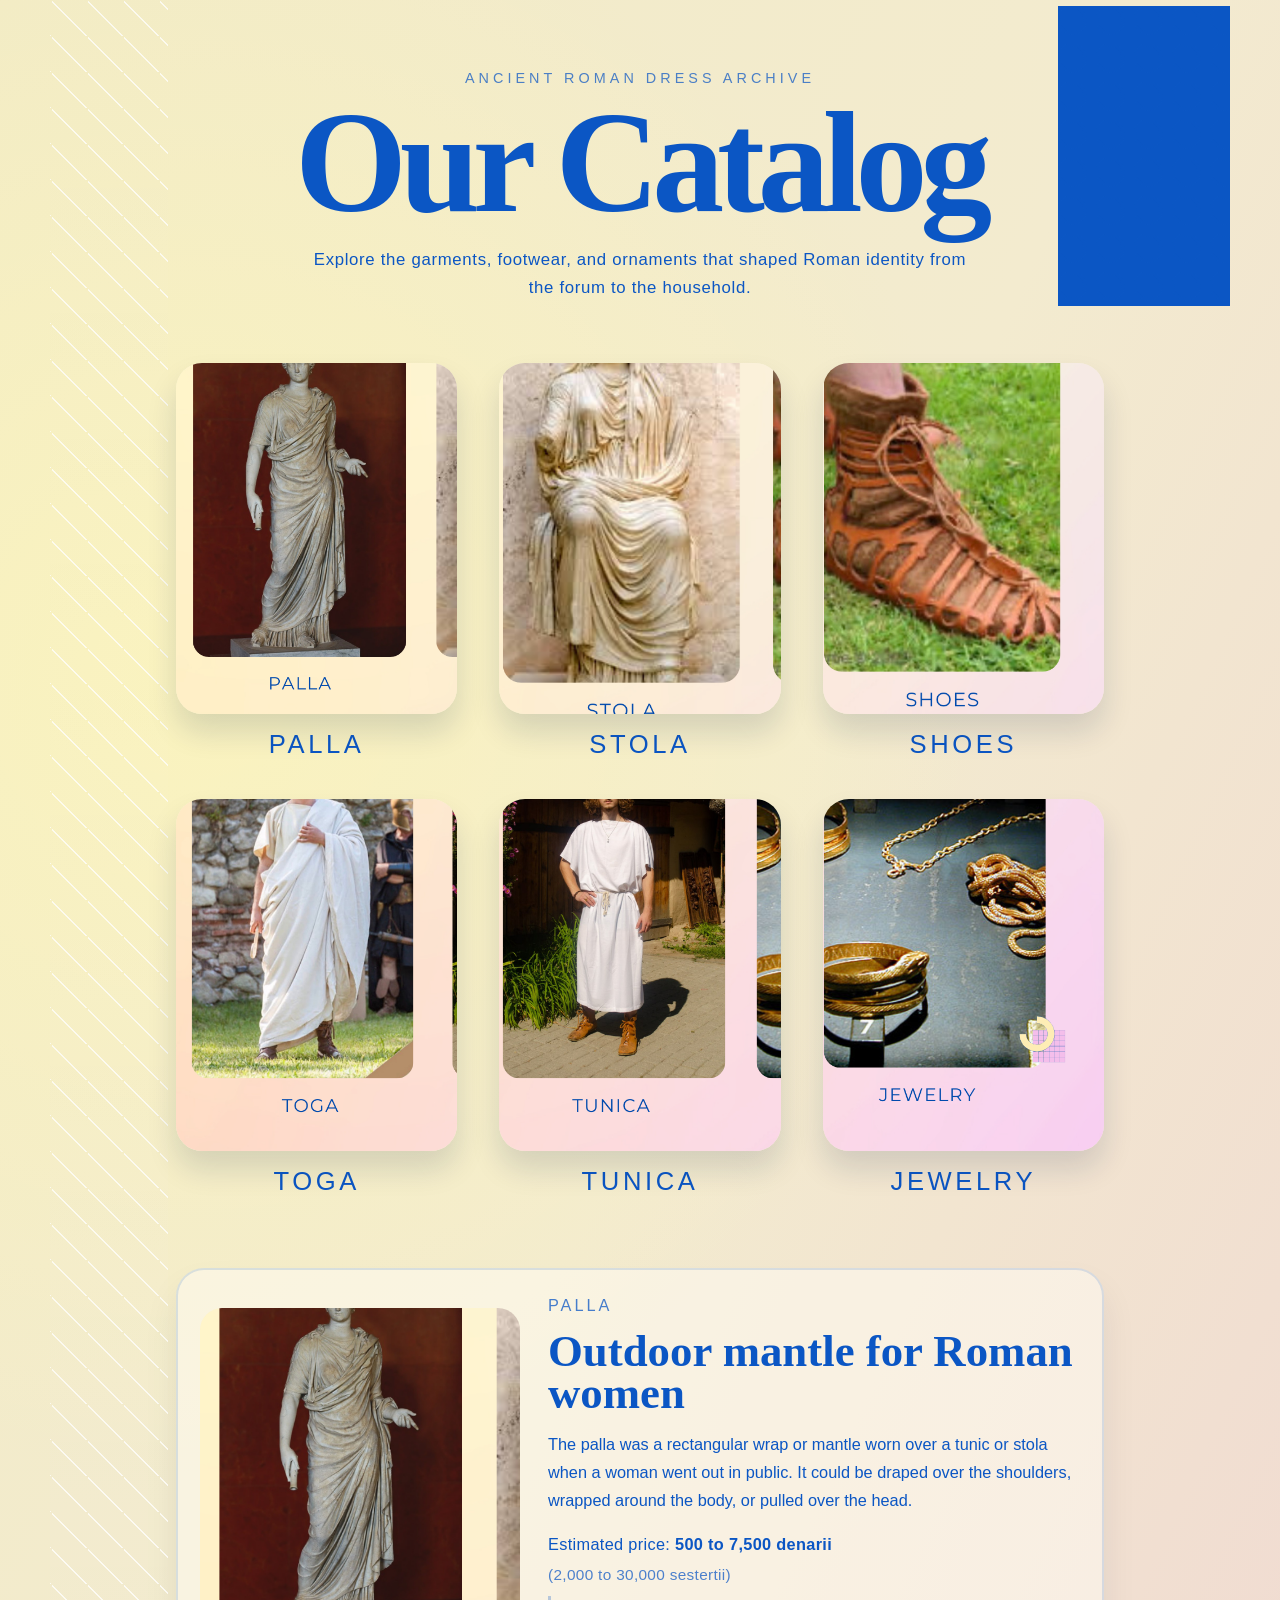
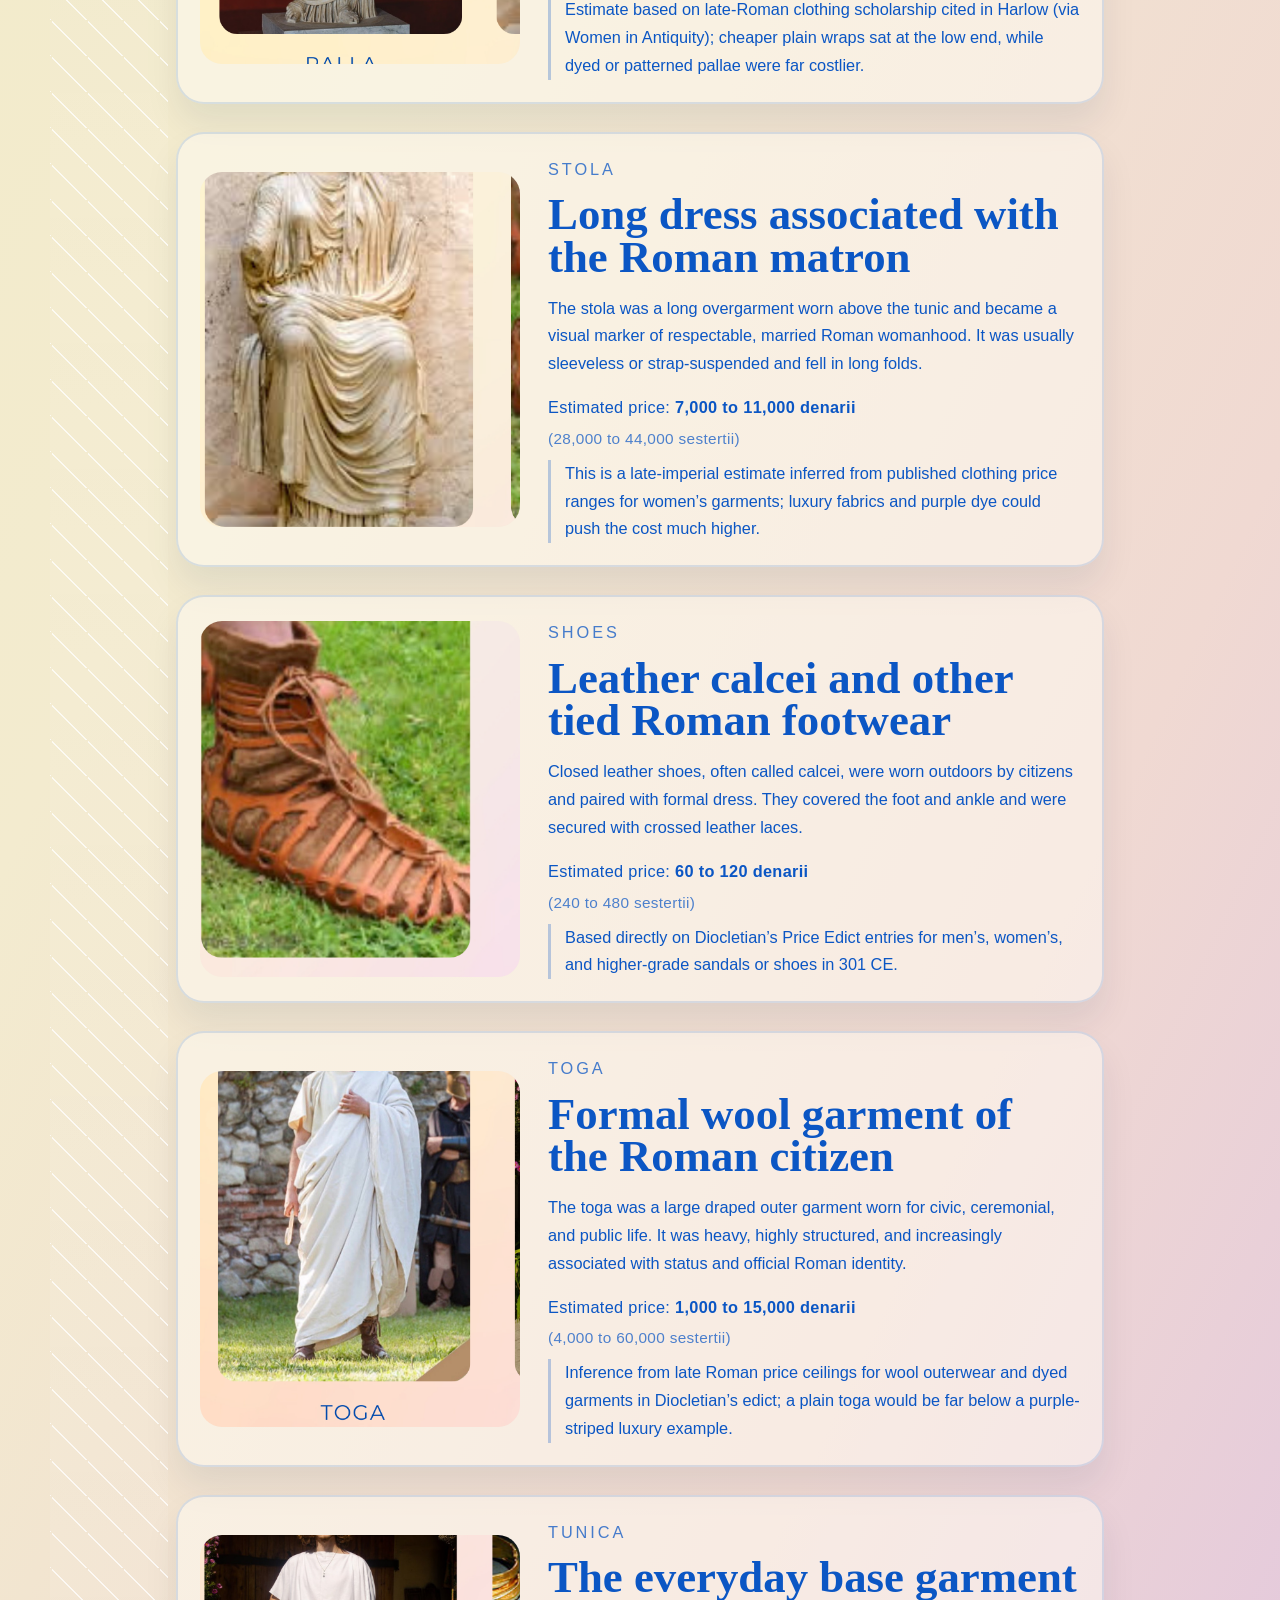
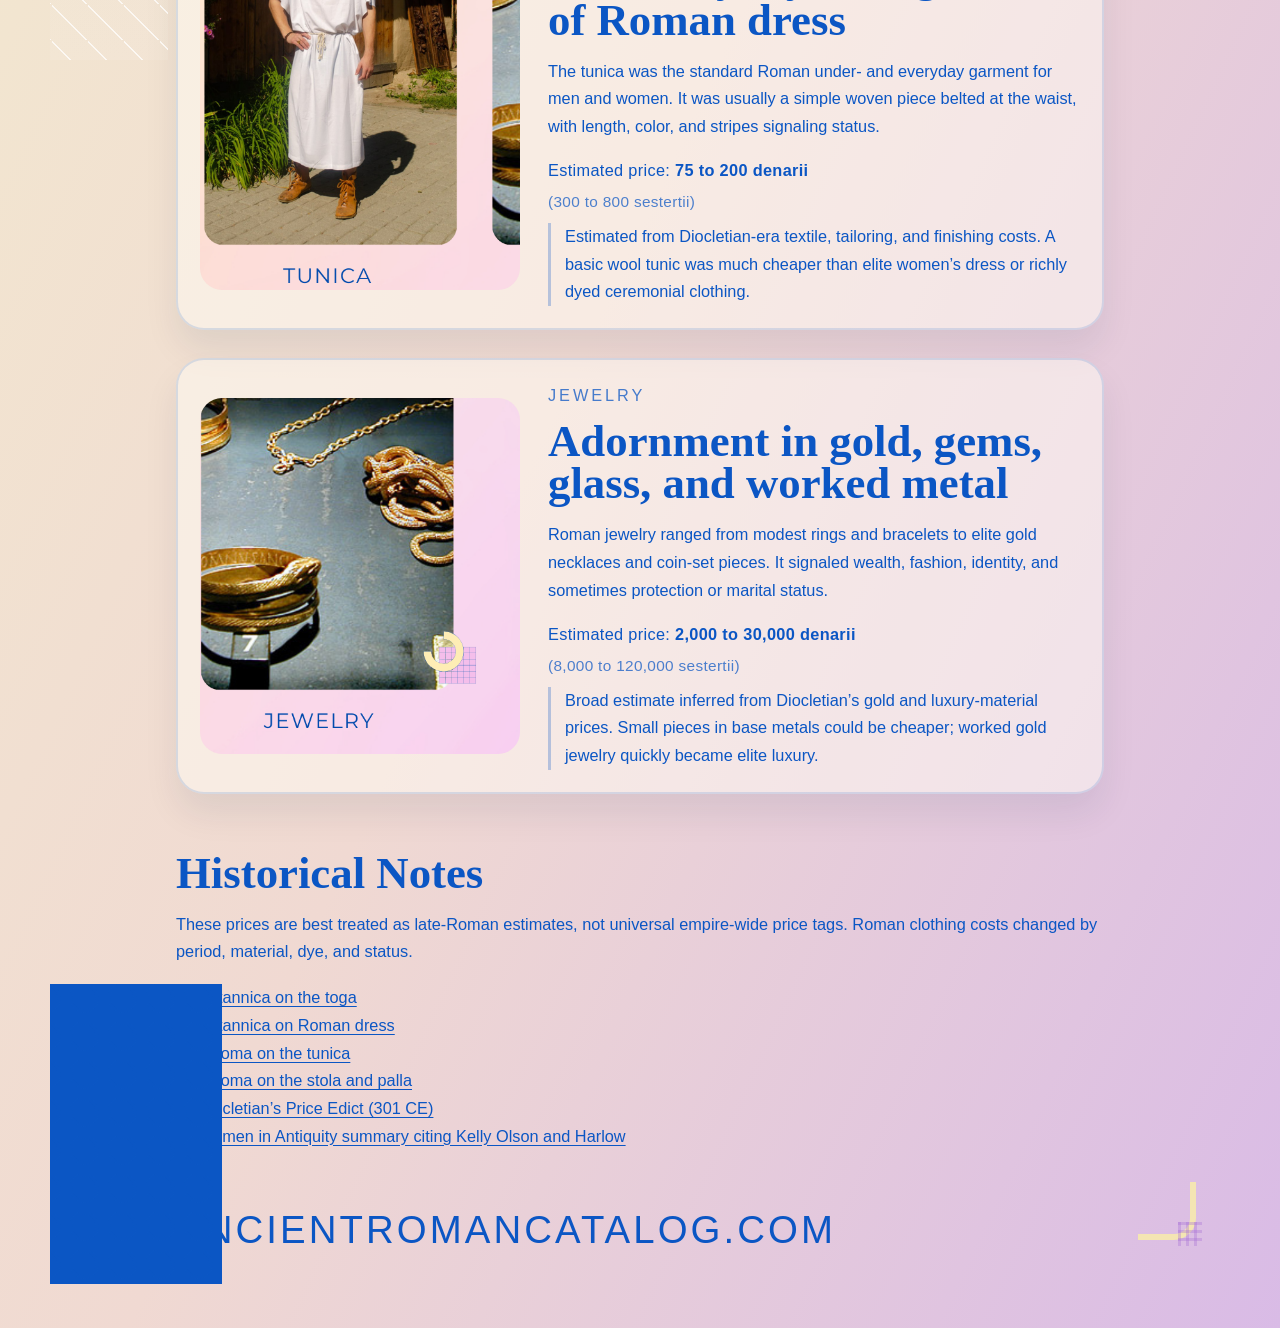
==== commit 9b58fb71: "Adjust catalog image alignment" ====
--- a/index.html
+++ b/index.html
@@ -28,42 +28,42 @@
 
       <main>
         <section class="catalog-grid" aria-label="Catalog categories">
-          <a class="catalog-card" href="#detail-palla">
+          <a class="catalog-card item-palla" href="#detail-palla">
             <div class="art">
               <img src="./assets/palla.png" alt="Palla draped garment" />
             </div>
             <span class="label">Palla</span>
           </a>
 
-          <a class="catalog-card" href="#detail-stola">
+          <a class="catalog-card item-stola" href="#detail-stola">
             <div class="art">
               <img src="./assets/stola.png" alt="Stola on a seated Roman figure" />
             </div>
             <span class="label">Stola</span>
           </a>
 
-          <a class="catalog-card" href="#detail-shoes">
+          <a class="catalog-card item-shoes" href="#detail-shoes">
             <div class="art">
               <img src="./assets/shoes.png" alt="Ancient Roman lace-up shoes" />
             </div>
             <span class="label">Shoes</span>
           </a>
 
-          <a class="catalog-card" href="#detail-toga">
+          <a class="catalog-card item-toga" href="#detail-toga">
             <div class="art">
               <img src="./assets/toga.png" alt="Model wearing a Roman toga" />
             </div>
             <span class="label">Toga</span>
           </a>
 
-          <a class="catalog-card" href="#detail-tunica">
+          <a class="catalog-card item-tunica" href="#detail-tunica">
             <div class="art">
               <img src="./assets/tunica.png" alt="Model wearing a Roman tunica" />
             </div>
             <span class="label">Tunica</span>
           </a>
 
-          <a class="catalog-card" href="#detail-jewelry">
+          <a class="catalog-card item-jewelry" href="#detail-jewelry">
             <div class="art">
               <img src="./assets/jewelry.png" alt="Ancient Roman jewelry display" />
             </div>
@@ -72,7 +72,7 @@
         </section>
 
         <section class="details" aria-label="Clothing details">
-          <article class="detail-card" id="detail-palla">
+          <article class="detail-card item-palla" id="detail-palla">
             <img src="./assets/palla.png" alt="Palla draped garment" />
             <div class="detail-copy">
               <p class="detail-kicker">Palla</p>
@@ -94,7 +94,7 @@
             </div>
           </article>
 
-          <article class="detail-card" id="detail-stola">
+          <article class="detail-card item-stola" id="detail-stola">
             <img src="./assets/stola.png" alt="Stola on a seated Roman figure" />
             <div class="detail-copy">
               <p class="detail-kicker">Stola</p>
@@ -116,7 +116,7 @@
             </div>
           </article>
 
-          <article class="detail-card" id="detail-shoes">
+          <article class="detail-card item-shoes" id="detail-shoes">
             <img src="./assets/shoes.png" alt="Ancient Roman lace-up shoes" />
             <div class="detail-copy">
               <p class="detail-kicker">Shoes</p>
@@ -137,7 +137,7 @@
             </div>
           </article>
 
-          <article class="detail-card" id="detail-toga">
+          <article class="detail-card item-toga" id="detail-toga">
             <img src="./assets/toga.png" alt="Model wearing a Roman toga" />
             <div class="detail-copy">
               <p class="detail-kicker">Toga</p>
@@ -159,7 +159,7 @@
             </div>
           </article>
 
-          <article class="detail-card" id="detail-tunica">
+          <article class="detail-card item-tunica" id="detail-tunica">
             <img src="./assets/tunica.png" alt="Model wearing a Roman tunica" />
             <div class="detail-copy">
               <p class="detail-kicker">Tunica</p>
@@ -181,7 +181,7 @@
             </div>
           </article>
 
-          <article class="detail-card" id="detail-jewelry">
+          <article class="detail-card item-jewelry" id="detail-jewelry">
             <img src="./assets/jewelry.png" alt="Ancient Roman jewelry display" />
             <div class="detail-copy">
               <p class="detail-kicker">Jewelry</p>
--- a/styles.css
+++ b/styles.css
@@ -83,6 +83,7 @@
   flex-direction: column;
   align-items: center;
   gap: 16px;
+  justify-content: flex-start;
 }
 
 .catalog-card:hover .art,
@@ -116,6 +117,7 @@
   width: 100%;
   height: 100%;
   object-fit: cover;
+  object-position: center top;
 }
 
 .label {
@@ -157,7 +159,32 @@
   width: 100%;
   aspect-ratio: 0.9;
   object-fit: cover;
+  object-position: center top;
   border-radius: 22px;
+}
+
+.item-palla img {
+  object-position: center 20%;
+}
+
+.item-stola img {
+  object-position: center 18%;
+}
+
+.item-shoes img {
+  object-position: 58% 34%;
+}
+
+.item-toga img {
+  object-position: center 16%;
+}
+
+.item-tunica img {
+  object-position: center 16%;
+}
+
+.item-jewelry img {
+  object-position: center 30%;
 }
 
 .detail-copy h2,
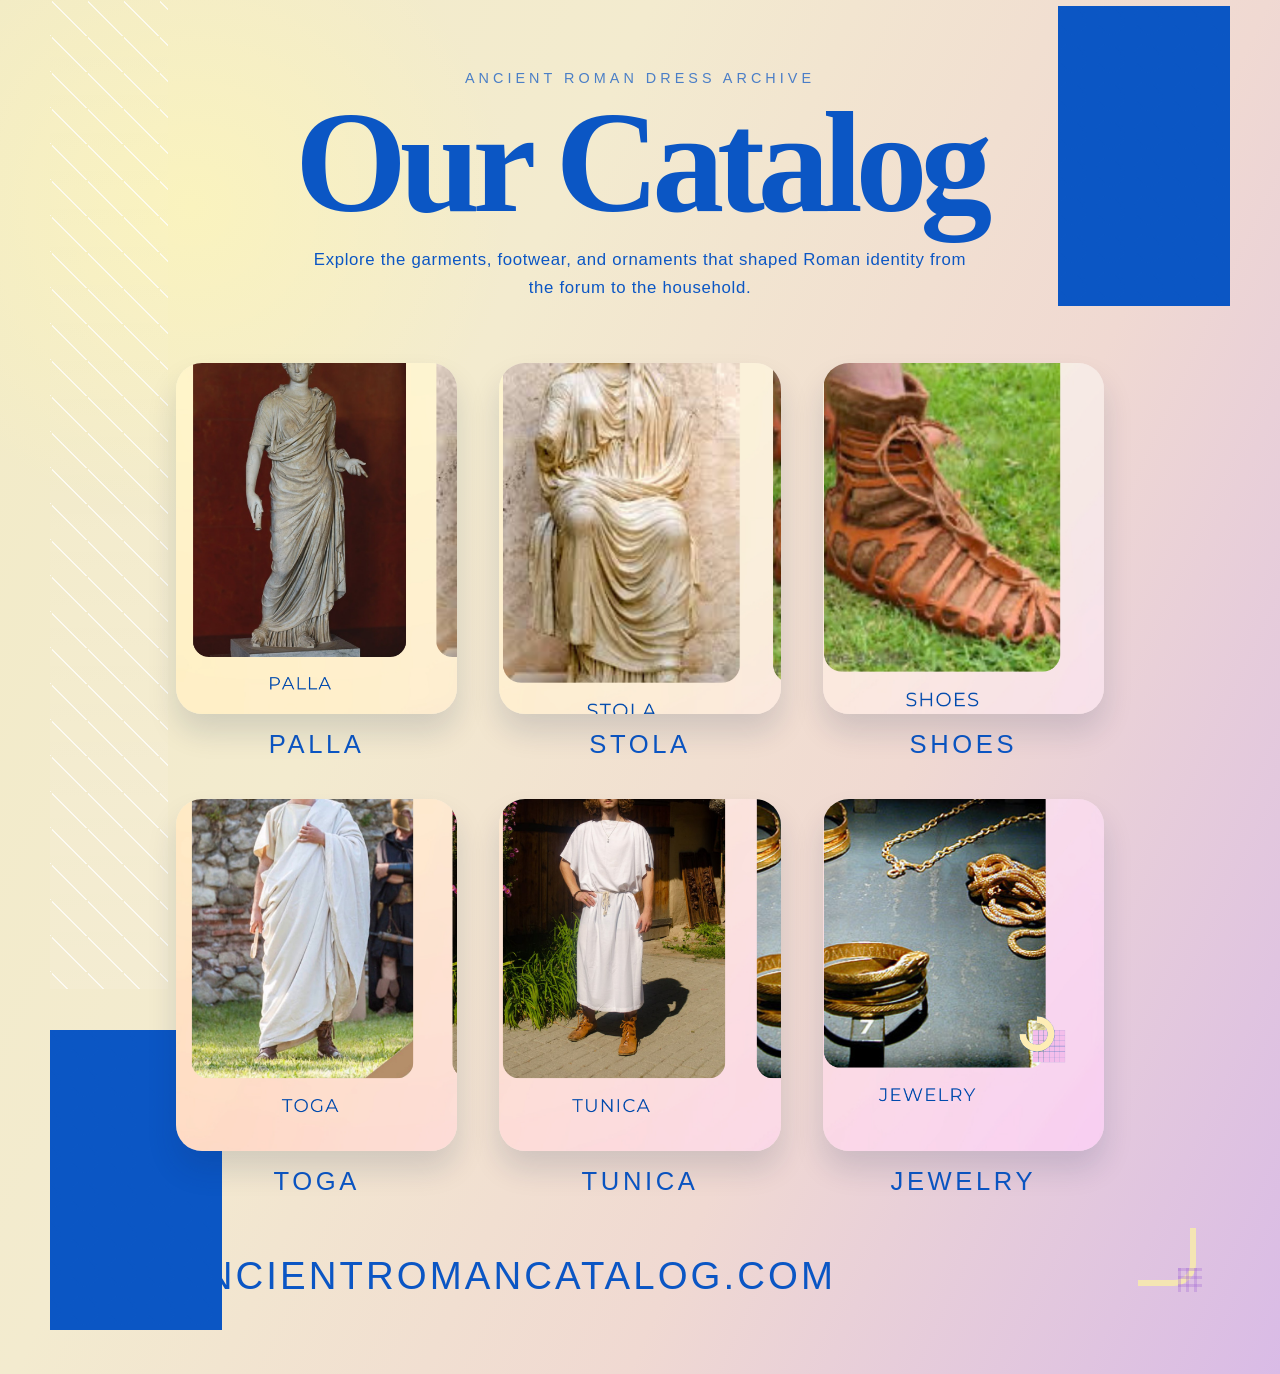
==== commit 9ae3d841: "Split catalog items into separate pages" ====
--- a/index.html
+++ b/index.html
@@ -28,197 +28,47 @@
 
       <main>
         <section class="catalog-grid" aria-label="Catalog categories">
-          <a class="catalog-card item-palla" href="#detail-palla">
+          <a class="catalog-card item-palla" href="./palla.html">
             <div class="art">
               <img src="./assets/palla.png" alt="Palla draped garment" />
             </div>
             <span class="label">Palla</span>
           </a>
 
-          <a class="catalog-card item-stola" href="#detail-stola">
+          <a class="catalog-card item-stola" href="./stola.html">
             <div class="art">
               <img src="./assets/stola.png" alt="Stola on a seated Roman figure" />
             </div>
             <span class="label">Stola</span>
           </a>
 
-          <a class="catalog-card item-shoes" href="#detail-shoes">
+          <a class="catalog-card item-shoes" href="./shoes.html">
             <div class="art">
               <img src="./assets/shoes.png" alt="Ancient Roman lace-up shoes" />
             </div>
             <span class="label">Shoes</span>
           </a>
 
-          <a class="catalog-card item-toga" href="#detail-toga">
+          <a class="catalog-card item-toga" href="./toga.html">
             <div class="art">
               <img src="./assets/toga.png" alt="Model wearing a Roman toga" />
             </div>
             <span class="label">Toga</span>
           </a>
 
-          <a class="catalog-card item-tunica" href="#detail-tunica">
+          <a class="catalog-card item-tunica" href="./tunica.html">
             <div class="art">
               <img src="./assets/tunica.png" alt="Model wearing a Roman tunica" />
             </div>
             <span class="label">Tunica</span>
           </a>
 
-          <a class="catalog-card item-jewelry" href="#detail-jewelry">
+          <a class="catalog-card item-jewelry" href="./jewelry.html">
             <div class="art">
               <img src="./assets/jewelry.png" alt="Ancient Roman jewelry display" />
             </div>
             <span class="label">Jewelry</span>
           </a>
-        </section>
-
-        <section class="details" aria-label="Clothing details">
-          <article class="detail-card item-palla" id="detail-palla">
-            <img src="./assets/palla.png" alt="Palla draped garment" />
-            <div class="detail-copy">
-              <p class="detail-kicker">Palla</p>
-              <h2>Outdoor mantle for Roman women</h2>
-              <p>
-                The palla was a rectangular wrap or mantle worn over a tunic or
-                stola when a woman went out in public. It could be draped over
-                the shoulders, wrapped around the body, or pulled over the head.
-              </p>
-              <p class="price">
-                Estimated price: <strong>500 to 7,500 denarii</strong>
-                <span>(2,000 to 30,000 sestertii)</span>
-              </p>
-              <p class="detail-note">
-                Estimate based on late-Roman clothing scholarship cited in
-                Harlow (via Women in Antiquity); cheaper plain wraps sat at the
-                low end, while dyed or patterned pallae were far costlier.
-              </p>
-            </div>
-          </article>
-
-          <article class="detail-card item-stola" id="detail-stola">
-            <img src="./assets/stola.png" alt="Stola on a seated Roman figure" />
-            <div class="detail-copy">
-              <p class="detail-kicker">Stola</p>
-              <h2>Long dress associated with the Roman matron</h2>
-              <p>
-                The stola was a long overgarment worn above the tunic and became
-                a visual marker of respectable, married Roman womanhood. It was
-                usually sleeveless or strap-suspended and fell in long folds.
-              </p>
-              <p class="price">
-                Estimated price: <strong>7,000 to 11,000 denarii</strong>
-                <span>(28,000 to 44,000 sestertii)</span>
-              </p>
-              <p class="detail-note">
-                This is a late-imperial estimate inferred from published clothing
-                price ranges for women’s garments; luxury fabrics and purple dye
-                could push the cost much higher.
-              </p>
-            </div>
-          </article>
-
-          <article class="detail-card item-shoes" id="detail-shoes">
-            <img src="./assets/shoes.png" alt="Ancient Roman lace-up shoes" />
-            <div class="detail-copy">
-              <p class="detail-kicker">Shoes</p>
-              <h2>Leather calcei and other tied Roman footwear</h2>
-              <p>
-                Closed leather shoes, often called calcei, were worn outdoors by
-                citizens and paired with formal dress. They covered the foot and
-                ankle and were secured with crossed leather laces.
-              </p>
-              <p class="price">
-                Estimated price: <strong>60 to 120 denarii</strong>
-                <span>(240 to 480 sestertii)</span>
-              </p>
-              <p class="detail-note">
-                Based directly on Diocletian’s Price Edict entries for men’s,
-                women’s, and higher-grade sandals or shoes in 301 CE.
-              </p>
-            </div>
-          </article>
-
-          <article class="detail-card item-toga" id="detail-toga">
-            <img src="./assets/toga.png" alt="Model wearing a Roman toga" />
-            <div class="detail-copy">
-              <p class="detail-kicker">Toga</p>
-              <h2>Formal wool garment of the Roman citizen</h2>
-              <p>
-                The toga was a large draped outer garment worn for civic,
-                ceremonial, and public life. It was heavy, highly structured, and
-                increasingly associated with status and official Roman identity.
-              </p>
-              <p class="price">
-                Estimated price: <strong>1,000 to 15,000 denarii</strong>
-                <span>(4,000 to 60,000 sestertii)</span>
-              </p>
-              <p class="detail-note">
-                Inference from late Roman price ceilings for wool outerwear and
-                dyed garments in Diocletian’s edict; a plain toga would be far
-                below a purple-striped luxury example.
-              </p>
-            </div>
-          </article>
-
-          <article class="detail-card item-tunica" id="detail-tunica">
-            <img src="./assets/tunica.png" alt="Model wearing a Roman tunica" />
-            <div class="detail-copy">
-              <p class="detail-kicker">Tunica</p>
-              <h2>The everyday base garment of Roman dress</h2>
-              <p>
-                The tunica was the standard Roman under- and everyday garment for
-                men and women. It was usually a simple woven piece belted at the
-                waist, with length, color, and stripes signaling status.
-              </p>
-              <p class="price">
-                Estimated price: <strong>75 to 200 denarii</strong>
-                <span>(300 to 800 sestertii)</span>
-              </p>
-              <p class="detail-note">
-                Estimated from Diocletian-era textile, tailoring, and finishing
-                costs. A basic wool tunic was much cheaper than elite women’s
-                dress or richly dyed ceremonial clothing.
-              </p>
-            </div>
-          </article>
-
-          <article class="detail-card item-jewelry" id="detail-jewelry">
-            <img src="./assets/jewelry.png" alt="Ancient Roman jewelry display" />
-            <div class="detail-copy">
-              <p class="detail-kicker">Jewelry</p>
-              <h2>Adornment in gold, gems, glass, and worked metal</h2>
-              <p>
-                Roman jewelry ranged from modest rings and bracelets to elite gold
-                necklaces and coin-set pieces. It signaled wealth, fashion,
-                identity, and sometimes protection or marital status.
-              </p>
-              <p class="price">
-                Estimated price: <strong>2,000 to 30,000 denarii</strong>
-                <span>(8,000 to 120,000 sestertii)</span>
-              </p>
-              <p class="detail-note">
-                Broad estimate inferred from Diocletian’s gold and luxury-material
-                prices. Small pieces in base metals could be cheaper; worked gold
-                jewelry quickly became elite luxury.
-              </p>
-            </div>
-          </article>
-        </section>
-
-        <section class="sources" aria-label="Historical sources">
-          <h2>Historical Notes</h2>
-          <p>
-            These prices are best treated as late-Roman estimates, not universal
-            empire-wide price tags. Roman clothing costs changed by period,
-            material, dye, and status.
-          </p>
-          <ul>
-            <li><a href="https://www.britannica.com/topic/toga" target="_blank" rel="noreferrer">Britannica on the toga</a></li>
-            <li><a href="https://www.britannica.com/topic/dress-clothing/Ancient-Rome" target="_blank" rel="noreferrer">Britannica on Roman dress</a></li>
-            <li><a href="https://www.vroma.org/vromans/araia/tunica.html" target="_blank" rel="noreferrer">VRoma on the tunica</a></li>
-            <li><a href="https://vroma.org/vromans/bmcmanus/clothing2.html" target="_blank" rel="noreferrer">VRoma on the stola and palla</a></li>
-            <li><a href="https://imperiumromanum.pl/en/article/edict-of-diocletian-on-maximum-prices-from-301-ce/" target="_blank" rel="noreferrer">Diocletian’s Price Edict (301 CE)</a></li>
-            <li><a href="https://womeninantiquity.wordpress.com/2018/04/15/imperial-roman-womens-fashion/" target="_blank" rel="noreferrer">Women in Antiquity summary citing Kelly Olson and Harlow</a></li>
-          </ul>
         </section>
       </main>
 
--- a/styles.css
+++ b/styles.css
@@ -195,6 +195,13 @@
   line-height: 0.95;
 }
 
+.detail-title {
+  margin: 0;
+  font-family: var(--display-font);
+  font-size: clamp(2.8rem, 6vw, 5.4rem);
+  line-height: 0.95;
+}
+
 .detail-copy p,
 .sources p,
 .sources li {
@@ -241,6 +248,37 @@
 .sources a {
   text-decoration: underline;
   text-underline-offset: 0.18em;
+}
+
+.detail-page {
+  padding: 26px 82px 0;
+}
+
+.detail-card-page {
+  margin-top: 18px;
+}
+
+.back-link {
+  display: inline-flex;
+  align-items: center;
+  gap: 10px;
+  padding: 10px 16px;
+  border: 1px solid rgba(11, 86, 196, 0.24);
+  border-radius: 999px;
+  background: rgba(255, 255, 255, 0.44);
+  font-size: 0.98rem;
+  letter-spacing: 0.06em;
+  text-transform: uppercase;
+}
+
+.back-link:hover,
+.back-link:focus-visible {
+  background: rgba(255, 255, 255, 0.72);
+}
+
+.back-link::before {
+  content: "<";
+  font-size: 1rem;
 }
 
 .pattern {
@@ -322,7 +360,8 @@
   }
 
   .details,
-  .sources {
+  .sources,
+  .detail-page {
     padding-left: 34px;
     padding-right: 34px;
   }
@@ -361,7 +400,8 @@
   }
 
   .details,
-  .sources {
+  .sources,
+  .detail-page {
     padding: 42px 20px 0;
   }
 
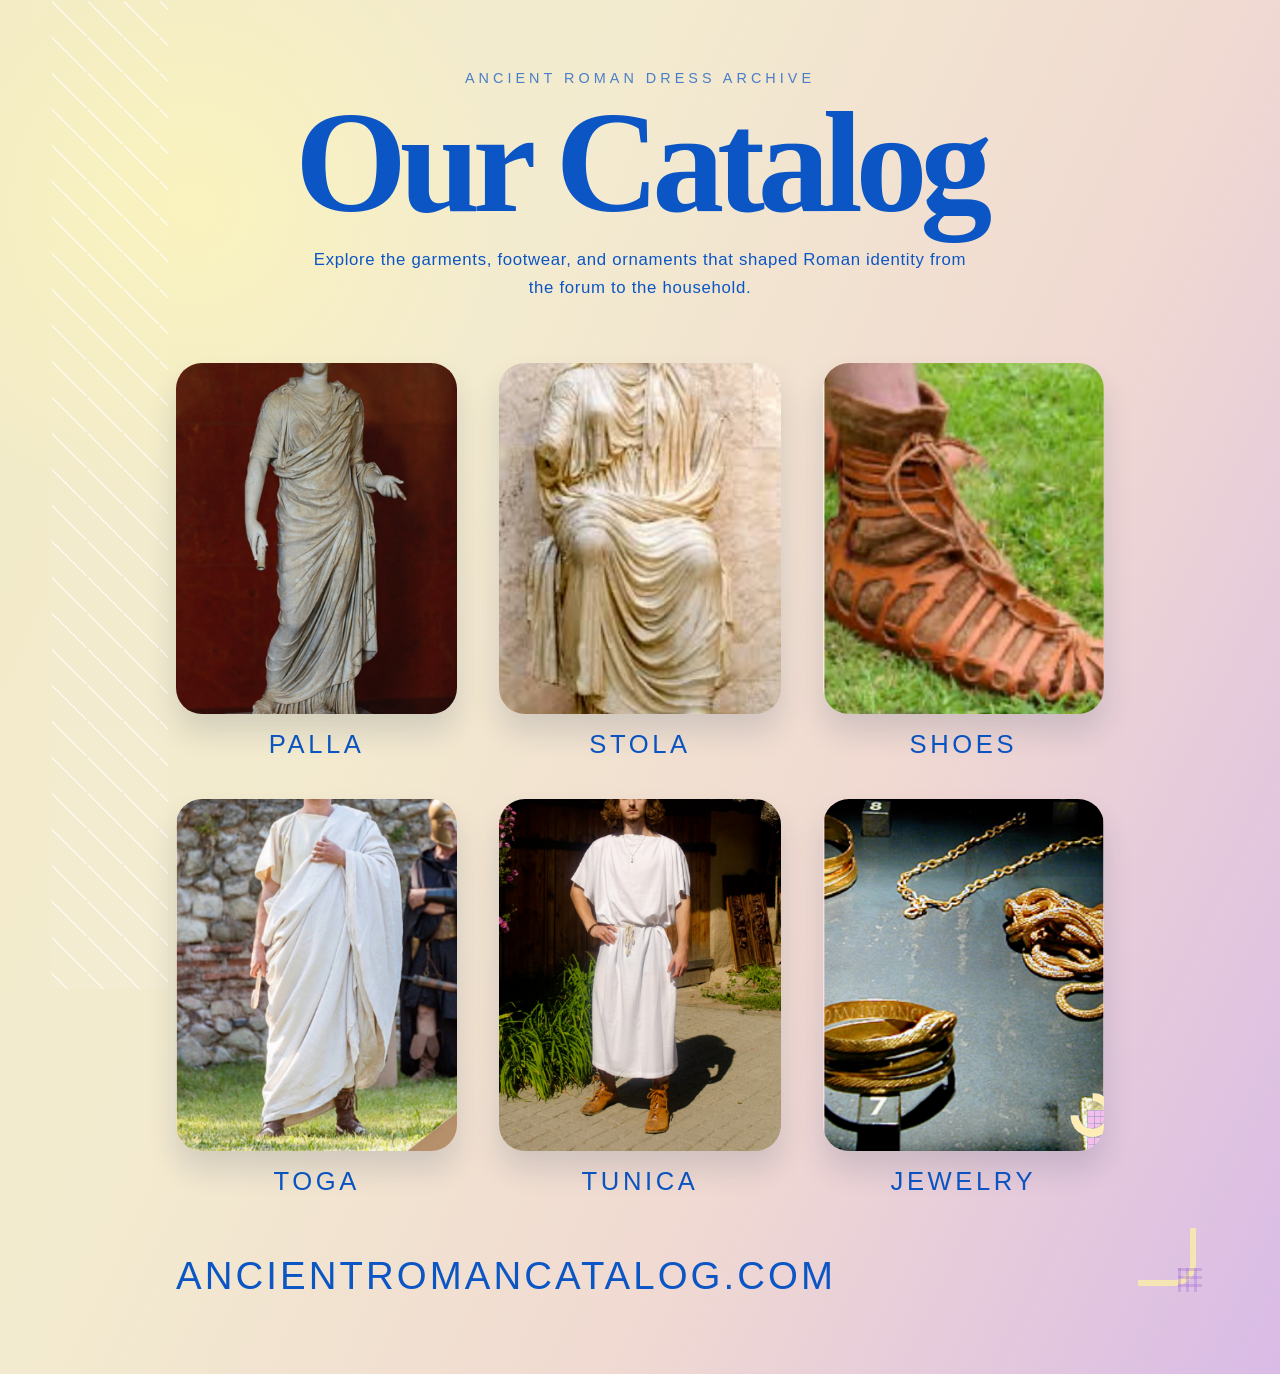
==== commit 9eb3bb07: "Remove corner pattern blocks" ====
--- a/index.html
+++ b/index.html
@@ -13,8 +13,6 @@
   <body>
     <div class="page-shell">
       <div class="pattern pattern-left"></div>
-      <div class="pattern pattern-top-right"></div>
-      <div class="pattern pattern-bottom-left"></div>
       <div class="corner-mark" aria-hidden="true"></div>
 
       <header class="hero">
--- a/styles.css
+++ b/styles.css
@@ -105,9 +105,12 @@
   position: relative;
   width: 100%;
   aspect-ratio: 0.8;
+  display: flex;
+  align-items: center;
+  justify-content: center;
   border-radius: 26px;
   overflow: hidden;
-  background: rgba(255, 255, 255, 0.3);
+  background: transparent;
   box-shadow: 0 18px 30px var(--shadow);
   transition: transform 180ms ease, box-shadow 180ms ease;
 }
@@ -117,7 +120,7 @@
   width: 100%;
   height: 100%;
   object-fit: cover;
-  object-position: center top;
+  object-position: center;
 }
 
 .label {
@@ -159,32 +162,8 @@
   width: 100%;
   aspect-ratio: 0.9;
   object-fit: cover;
-  object-position: center top;
+  object-position: center;
   border-radius: 22px;
-}
-
-.item-palla img {
-  object-position: center 20%;
-}
-
-.item-stola img {
-  object-position: center 18%;
-}
-
-.item-shoes img {
-  object-position: 58% 34%;
-}
-
-.item-toga img {
-  object-position: center 16%;
-}
-
-.item-tunica img {
-  object-position: center 16%;
-}
-
-.item-jewelry img {
-  object-position: center 30%;
 }
 
 .detail-copy h2,
@@ -295,27 +274,6 @@
   background:
     linear-gradient(45deg, transparent 46%, rgba(255, 255, 255, 0.78) 47%, rgba(255, 255, 255, 0.78) 49%, transparent 50%) 0 0 / 36px 36px,
     linear-gradient(180deg, transparent 0%, rgba(255, 255, 255, 0.1) 100%);
-}
-
-.pattern-top-right,
-.pattern-bottom-left {
-  width: 190px;
-  height: 300px;
-  opacity: 1;
-  background:
-    radial-gradient(circle at 14px 14px, transparent 11px, var(--ink) 12px, var(--ink) 14px, transparent 15px) 0 0 / 38px 38px,
-    linear-gradient(var(--ink), var(--ink)) 0 19px / 100% 4px repeat-y;
-  mask: linear-gradient(180deg, #000 0%, #000 100%);
-}
-
-.pattern-top-right {
-  top: 6px;
-  right: -18px;
-}
-
-.pattern-bottom-left {
-  bottom: 44px;
-  left: -18px;
 }
 
 .corner-mark {
@@ -370,11 +328,6 @@
     width: 96px;
   }
 
-  .pattern-top-right,
-  .pattern-bottom-left {
-    width: 126px;
-    height: 200px;
-  }
 }
 
 @media (max-width: 640px) {
@@ -410,8 +363,6 @@
   }
 
   .pattern-left,
-  .pattern-top-right,
-  .pattern-bottom-left,
   .corner-mark {
     opacity: 0.5;
   }
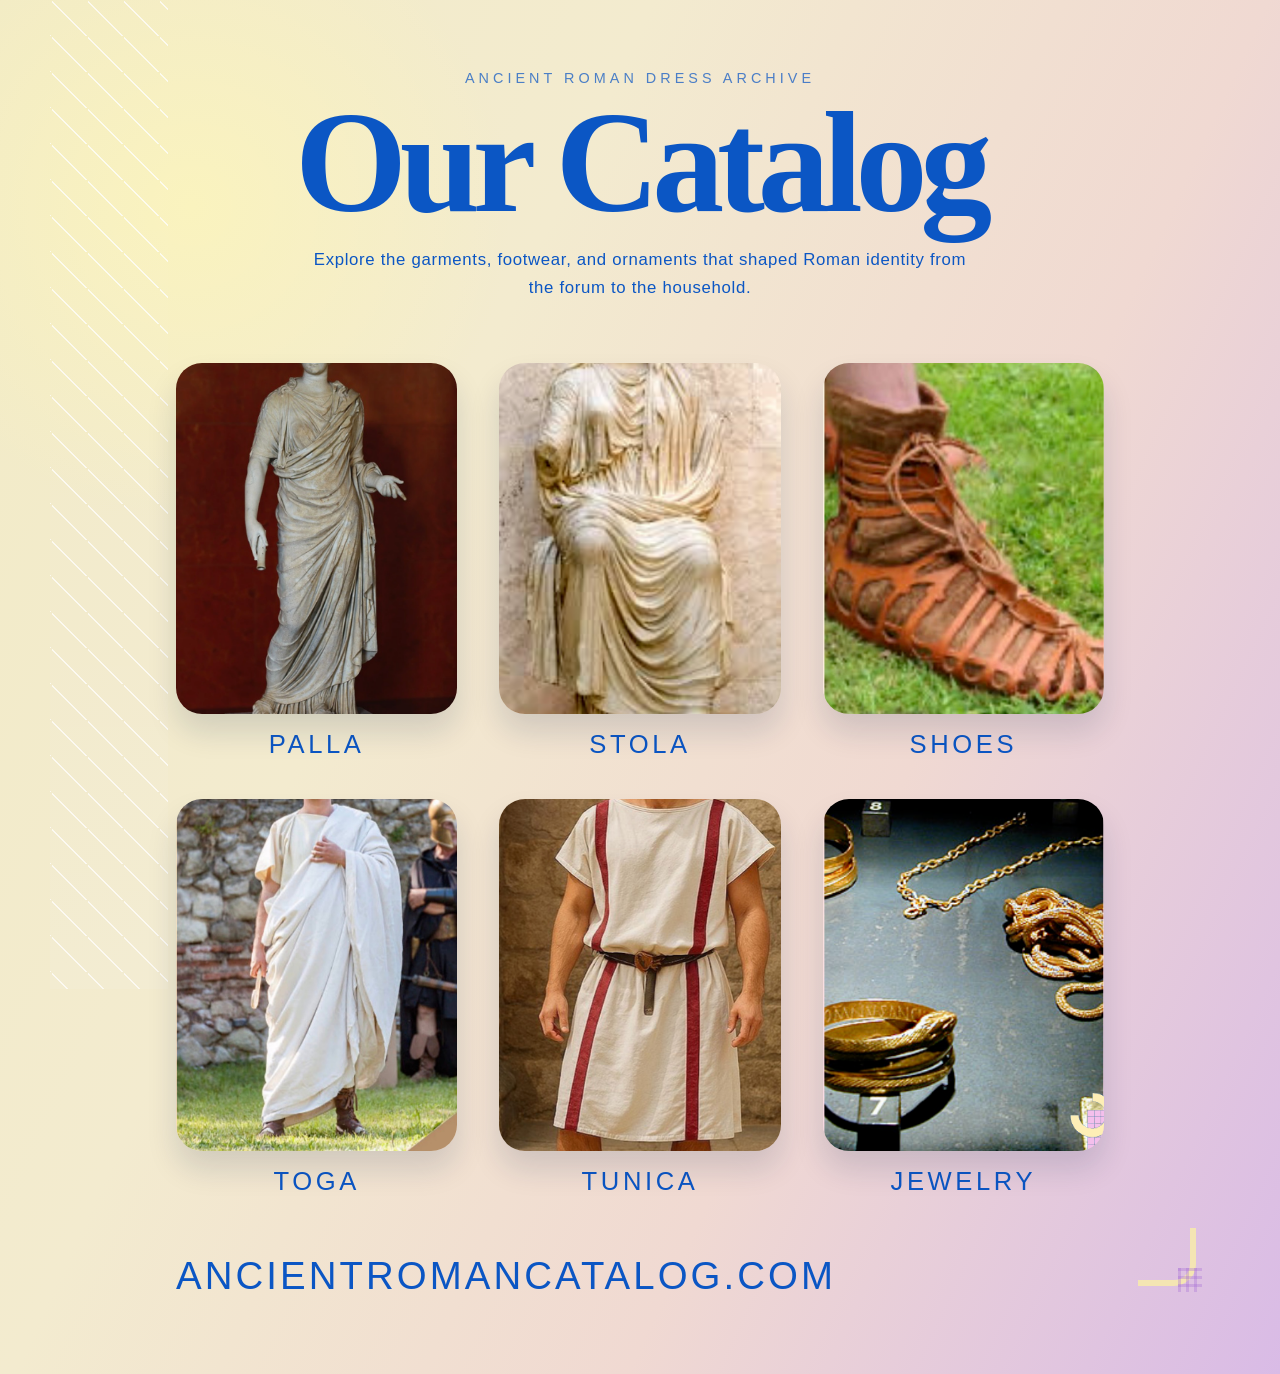
==== commit 08af76ae: "Use tunica masculina image" ====
--- a/index.html
+++ b/index.html
@@ -56,7 +56,7 @@
 
           <a class="catalog-card item-tunica" href="./tunica.html">
             <div class="art">
-              <img src="./assets/tunica.png" alt="Model wearing a Roman tunica" />
+              <img src="./assets/tunica masculina.png" alt="Tunica masculina" />
             </div>
             <span class="label">Tunica</span>
           </a>
